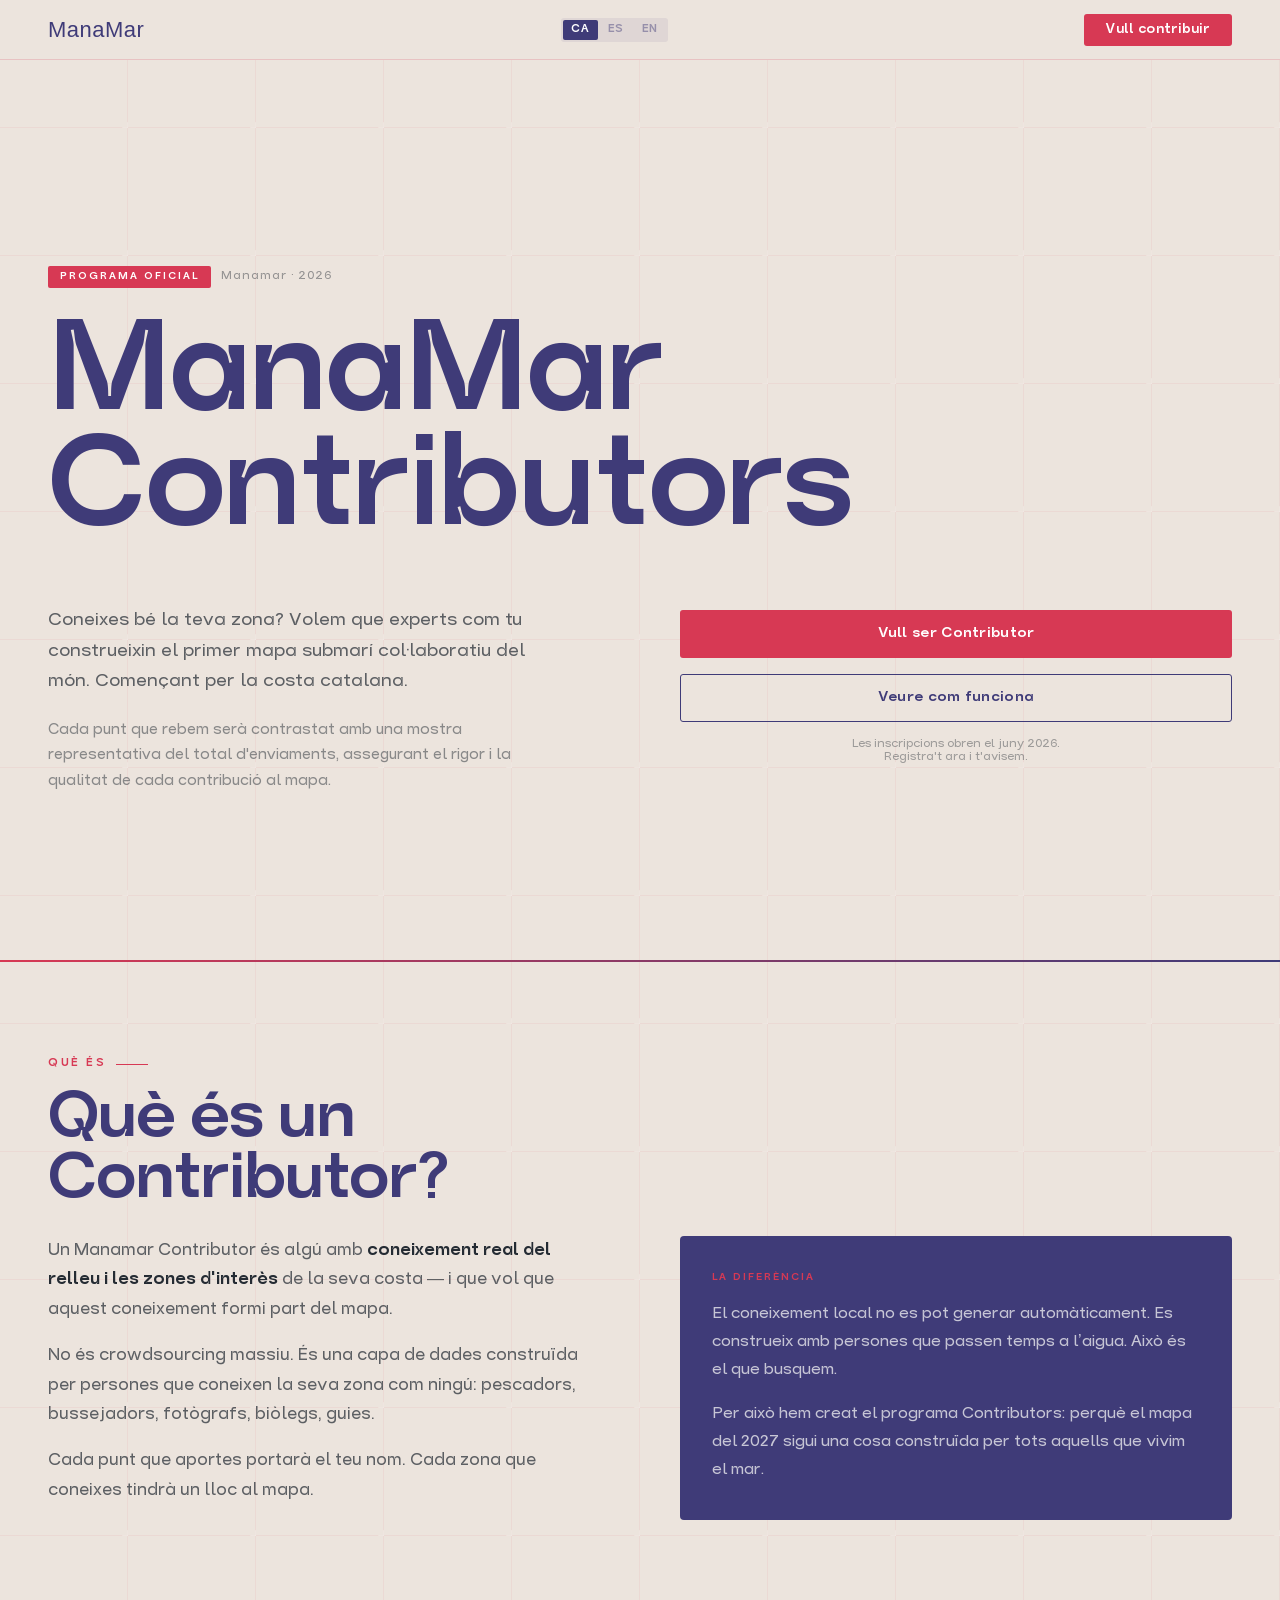
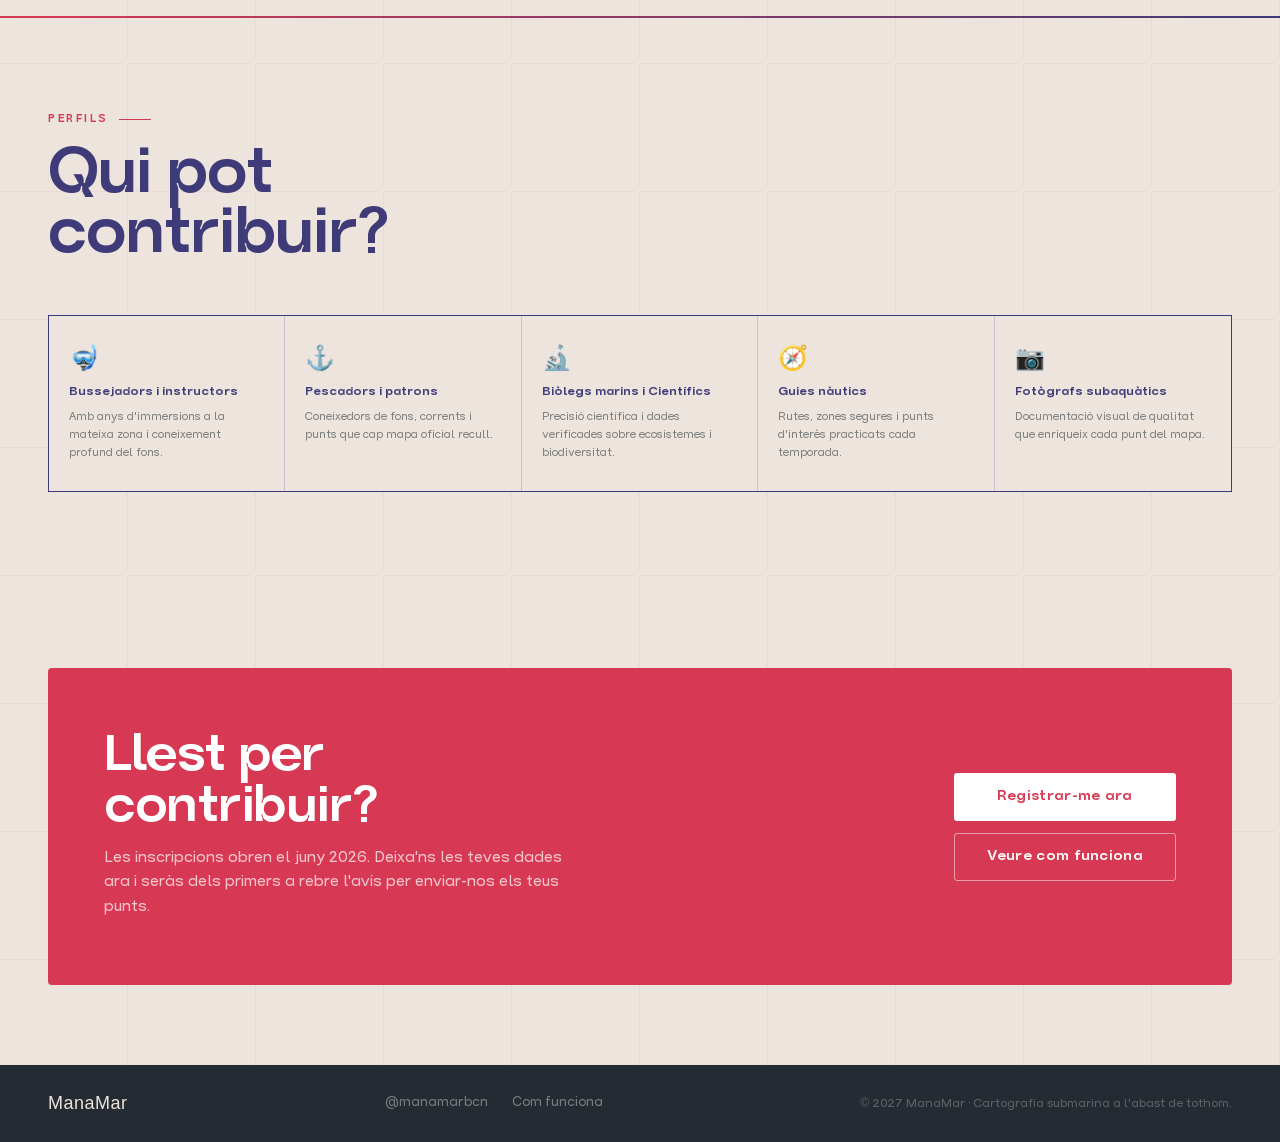
==== index.html @ fe15a126 "Fixing broken links" ====
<!DOCTYPE html>
<html lang="ca">
<head>
<meta charset="UTF-8">
<meta name="viewport" content="width=device-width, initial-scale=1.0">
<title>Manamar Contributors</title>
<style>
@font-face { font-family:'Trap'; font-weight:500; src:url('assets/fonts/Trap-Medium.ttf') format('truetype'); }
@font-face { font-family:'Trap'; font-weight:700; src:url('assets/fonts/Trap-Bold.ttf') format('truetype'); }
@font-face { font-family:'Nougatine'; font-weight:400; src:url('assets/fonts/Nougatine_Regular_400.ttf') format('truetype'); }
:root {
  --cream:#ECE4DD; --red:#D73954; --red-dark:#b02d44;
  --indigo:#3F3B78; --purple:#845889; --yellow:#D09F47;
  --dark:#242B33; --white:#F5F5F5;
}
*,*::before,*::after{box-sizing:border-box;margin:0;padding:0;}
body{font-family:'Trap',sans-serif;font-weight:500;background:var(--cream);color:var(--dark);overflow-x:hidden;}
.grid-cream{background-color:var(--cream);position:relative;}
.grid-cream::before{content:'';position:absolute;inset:0;background-image:url('assets/img/grid-pattern.svg');background-repeat:repeat;background-size:128px 128px;opacity:0.25;pointer-events:none;z-index:0;}
.grid-cream>*{position:relative;z-index:1;}
nav{position:fixed;top:0;left:0;right:0;z-index:100;background:var(--cream);border-bottom:1px solid rgba(216,59,85,0.2);padding:0 48px;height:60px;display:flex;align-items:center;justify-content:space-between;}
.nav-logo{font-family:'Nougatine',sans-serif;font-size:22px;color:var(--indigo);text-decoration:none;letter-spacing:0.5px;}
.nav-right{display:flex;align-items:center;gap:12px;}
.lang-switcher{display:flex;gap:2px;align-items:center;background:rgba(63,59,120,0.08);border-radius:3px;padding:2px;}
.lang-btn{font-size:11px;font-weight:700;letter-spacing:1px;color:var(--indigo);background:none;border:none;padding:4px 8px;border-radius:2px;cursor:pointer;opacity:0.45;transition:opacity 0.2s,background 0.2s;font-family:'Trap',sans-serif;}
.lang-btn:hover{opacity:0.8;}
.lang-btn.active{background:var(--indigo);color:white;opacity:1;}
.nav-cta{background:var(--red);color:white;font-family:'Trap',sans-serif;font-size:13px;font-weight:700;padding:9px 22px;border-radius:3px;text-decoration:none;letter-spacing:0.3px;transition:background 0.2s;}
.nav-cta:hover{background:var(--red-dark);}
.hero{min-height:100vh;padding:120px 48px 80px;display:flex;flex-direction:column;justify-content:center;}
.hero-eyebrow{display:inline-flex;align-items:center;gap:10px;margin-bottom:32px;}
.hero-badge{background:var(--red);color:white;font-size:10px;font-weight:700;letter-spacing:2px;text-transform:uppercase;padding:5px 12px;border-radius:2px;}
.hero-year{font-size:12px;color:rgba(36,43,51,0.45);letter-spacing:1px;}
.hero h1{font-size:clamp(42px,10vw,128px);line-height:0.9;letter-spacing:-2px;color:var(--indigo);margin-bottom:0;max-width:900px;}
.hero-layout{display:grid;grid-template-columns:1fr 1fr;gap:80px;margin-top:56px;align-items:start;}
.hero-desc{font-size:18px;line-height:1.7;color:rgba(36,43,51,0.72);max-width:480px;}
.hero-desc strong{color:var(--indigo);font-weight:700;}
.hero-desc-sub{font-size:15px;line-height:1.7;color:rgba(36,43,51,0.5);max-width:480px;margin-top:20px;}
.hero-actions{display:flex;flex-direction:column;gap:16px;padding-top:4px;}
.btn-primary{display:inline-block;background:var(--red);color:white;font-family:'Trap',sans-serif;font-size:14px;font-weight:700;padding:16px 32px;border-radius:3px;text-decoration:none;letter-spacing:0.3px;text-align:center;transition:background 0.2s,transform 0.15s;}
.btn-primary:hover{background:var(--red-dark);transform:translateY(-1px);}
.btn-outline{display:inline-block;border:1.5px solid var(--indigo);color:var(--indigo);font-family:'Trap',sans-serif;font-size:14px;font-weight:700;padding:15px 32px;border-radius:3px;text-decoration:none;letter-spacing:0.3px;text-align:center;transition:background 0.2s,color 0.2s;}
.btn-outline:hover{background:var(--indigo);color:white;}
.btn-note{font-size:12px;color:rgba(36,43,51,0.4);text-align:center;}
.divider{height:2px;background:linear-gradient(90deg,var(--red),var(--indigo));}
.section-tag{font-size:11px;font-weight:700;letter-spacing:2.5px;text-transform:uppercase;color:var(--red);margin-bottom:20px;display:flex;align-items:center;gap:10px;}
.section-tag::after{content:'';width:32px;height:1px;background:var(--red);}
h2{font-size:clamp(40px,5vw,64px);line-height:0.95;letter-spacing:-1px;color:var(--indigo);margin-bottom:24px;}
.what-section{padding:96px 48px;}
.what-grid{display:grid;grid-template-columns:1fr 1fr;gap:80px;margin-top:16px;align-items:start;}
.what-intro{font-size:17px;line-height:1.75;color:rgba(36,43,51,0.72);}
.what-intro p+p{margin-top:16px;}
.what-intro strong{color:var(--dark);font-weight:700;}
.definition-box{background:var(--indigo);border-radius:4px;padding:36px 32px;}
.definition-box p{font-size:16px;line-height:1.75;color:rgba(245,245,245,0.75);}
.definition-box p+p{margin-top:16px;}
.definition-box strong{color:white;font-weight:700;}
.definition-label{font-size:10px;letter-spacing:2px;text-transform:uppercase;color:var(--red);font-weight:700;margin-bottom:16px;}
.profiles-section{padding:96px 48px;}
.profiles-grid{display:grid;grid-template-columns:repeat(5,1fr);margin-top:48px;border:1.5px solid var(--indigo);}
.profile-card{padding:28px 20px;border-right:1px solid rgba(63,59,120,0.2);cursor:default;transition:background 0.25s;background:var(--cream);}
.profile-card:last-child{border-right:none;}
.profile-card:hover{background:var(--red);}
.profile-card:hover .profile-icon,.profile-card:hover .profile-title,.profile-card:hover .profile-desc{color:white;}
.profile-card:hover .profile-desc{color:rgba(255,255,255,0.7);}
.profile-icon{font-size:24px;margin-bottom:12px;color:var(--indigo);transition:color 0.25s;}
.profile-title{font-size:12px;font-weight:700;color:var(--indigo);margin-bottom:8px;transition:color 0.25s;line-height:1.3;}
.profile-desc{font-size:11px;line-height:1.65;color:rgba(36,43,51,0.55);transition:color 0.25s;}
.cta-band{padding:80px 48px;}
.cta-band-inner{background:var(--red);border-radius:4px;padding:64px 56px;display:grid;grid-template-columns:1fr auto;gap:48px;align-items:center;}
.cta-band h3{font-size:clamp(32px,4vw,52px);line-height:1;color:white;letter-spacing:-0.5px;}
.cta-band p{font-size:15px;line-height:1.65;color:rgba(255,255,255,0.72);margin-top:12px;max-width:480px;}
.cta-band-actions{display:flex;flex-direction:column;gap:12px;min-width:220px;}
.btn-white{display:inline-block;background:white;color:var(--red);font-family:'Trap',sans-serif;font-size:14px;font-weight:700;padding:16px 32px;border-radius:3px;text-decoration:none;text-align:center;letter-spacing:0.3px;transition:transform 0.15s,box-shadow 0.15s;}
.btn-white:hover{transform:translateY(-1px);box-shadow:0 4px 16px rgba(0,0,0,0.15);}
.btn-white-outline{display:inline-block;border:1.5px solid rgba(255,255,255,0.5);color:white;font-family:'Trap',sans-serif;font-size:14px;font-weight:700;padding:15px 32px;border-radius:3px;text-decoration:none;text-align:center;letter-spacing:0.3px;transition:border-color 0.2s,background 0.2s;}
.btn-white-outline:hover{border-color:white;background:rgba(255,255,255,0.1);}
footer{background:var(--dark);padding:28px 48px;display:flex;justify-content:space-between;align-items:center;flex-wrap:wrap;gap:16px;}
.footer-logo{font-family:'Nougatine',sans-serif;font-size:18px;color:var(--cream);letter-spacing:0.5px;}
.footer-links{display:flex;gap:24px;}
.footer-links a{font-size:13px;color:rgba(236,228,221,0.45);text-decoration:none;transition:color 0.2s;}
.footer-links a:hover{color:var(--cream);}
.footer-copy{font-size:12px;color:rgba(236,228,221,0.3);}
.fade-up{opacity:0;transform:translateY(20px);transition:opacity 0.5s ease,transform 0.5s ease;}
.fade-up.visible{opacity:1;transform:translateY(0);}
@media(max-width:900px){nav{padding:0 20px;}.hero{padding:100px 20px 60px;}.hero-layout{grid-template-columns:1fr;gap:40px;}.what-section,.profiles-section,.cta-band{padding-left:20px;padding-right:20px;}.what-grid{grid-template-columns:1fr;gap:40px;}.profiles-grid{grid-template-columns:1fr 1fr;}.profile-card{border-bottom:1px solid rgba(63,59,120,0.2);}.cta-band-inner{grid-template-columns:1fr;}footer{padding:24px 20px;}}
@media(max-width:600px){.profiles-grid{grid-template-columns:1fr;}.nav-links{display:none;}}
</style>
</head>
<body class="grid-cream">

<nav>
  <a class="nav-logo" href="index.html">ManaMar</a>
  <div class="lang-switcher">
    <button class="lang-btn" onclick="setLang('ca')">CA</button>
    <button class="lang-btn" onclick="setLang('es')">ES</button>
    <button class="lang-btn" onclick="setLang('en')">EN</button>
  </div>
  <div class="nav-right">
    <a href="https://forms.gle/eNXkwGBBJvVmhNHh9" target="_blank" class="nav-cta" data-i18n="nav_cta">Vull contribuir</a>
  </div>
</nav>

<section class="hero">
  <div class="hero-eyebrow">
    <span class="hero-badge" data-i18n="hero_badge">Programa Oficial</span>
    <span class="hero-year" data-i18n="hero_year">Manamar · 2026</span>
  </div>
  <h1>ManaMar<br>Contributors</h1>
  <div class="hero-layout">
    <div>
      <p class="hero-desc" data-i18n="hero_desc_1">Coneixes bé la teva zona? Volem que experts com tu construeixin el primer mapa submarí col·laboratiu del món. Començant per la costa catalana.</p>
      <p class="hero-desc-sub" data-i18n="hero_desc_2">Cada punt que rebem serà contrastat amb una mostra representativa del total d'enviaments, assegurant el rigor i la qualitat de cada contribució al mapa.</p>
    </div>
    <div class="hero-actions">
      <a href="https://forms.gle/eNXkwGBBJvVmhNHh9" target="_blank" class="btn-primary" data-i18n="hero_cta">Vull ser Contributor</a>
      <a href="how-to/" class="btn-outline" data-i18n="hero_how">Veure com funciona</a>
      <p class="btn-note" data-i18n="hero_note">Les inscripcions obren el juny 2026.<br>Registra't ara i t'avisem.</p>
    </div>
  </div>
</section>

<div class="divider"></div>

<section class="what-section">
  <div class="section-tag fade-up" data-i18n="what_tag">Què és</div>
  <h2 class="fade-up" data-i18n="what_h2">Què és un<br>Contributor?</h2>
  <div class="what-grid">
    <div class="what-intro fade-up">
      <p data-i18n="what_p1">Un Manamar Contributor és algú amb <strong>coneixement real del relleu i les zones d'interès</strong> de la seva costa — i que vol que aquest coneixement formi part del mapa.</p>
      <p data-i18n="what_p2">No és crowdsourcing massiu. És una capa de dades construïda per persones que coneixen la seva zona com ningú: pescadors, bussejadors, fotògrafs, biòlegs, guies.</p>
      <p data-i18n="what_p3">Cada punt que aportes portarà el teu nom. Cada zona que coneixes tindrà un lloc al mapa.</p>
    </div>
    <div class="definition-box fade-up">
      <div class="definition-label" data-i18n="what_diff_label">La diferència</div>
      <p data-i18n="what_diff_1">El coneixement local no es pot generar automàticament. Es construeix amb persones que passen temps a l'aigua. Això és el que busquem.</p>
      <p data-i18n="what_diff_2">Per això existeix el programa Contributors. Perquè el mapa del 2027 sigui <strong>fiable des del primer dia</strong>.</p>
    </div>
  </div>
</section>

<div class="divider"></div>

<section class="profiles-section">
  <div class="section-tag fade-up" data-i18n="profiles_tag">Perfils</div>
  <h2 class="fade-up" data-i18n="profiles_h2">Qui pot<br>contribuir?</h2>
  <div class="profiles-grid fade-up">
    <div class="profile-card">
      <div class="profile-icon">🤿</div>
      <div class="profile-title" data-i18n="profile_1_title">Bussejadors i instructors</div>
      <div class="profile-desc" data-i18n="profile_1_desc">Amb anys d'immersions a la mateixa zona i coneixement profund del fons.</div>
    </div>
    <div class="profile-card">
      <div class="profile-icon">⚓</div>
      <div class="profile-title" data-i18n="profile_2_title">Pescadors i patrons</div>
      <div class="profile-desc" data-i18n="profile_2_desc">Coneixedors de fons, corrents i punts que cap mapa oficial recull.</div>
    </div>
    <div class="profile-card">
      <div class="profile-icon">🔬</div>
      <div class="profile-title" data-i18n="profile_3_title">Biòlegs marins i Científics</div>
      <div class="profile-desc" data-i18n="profile_3_desc">Precisió científica i dades verificades sobre ecosistemes i biodiversitat.</div>
    </div>
    <div class="profile-card">
      <div class="profile-icon">🧭</div>
      <div class="profile-title" data-i18n="profile_4_title">Guies nàutics</div>
      <div class="profile-desc" data-i18n="profile_4_desc">Rutes, zones segures i punts d'interès practicats cada temporada.</div>
    </div>
    <div class="profile-card">
      <div class="profile-icon">📷</div>
      <div class="profile-title" data-i18n="profile_5_title">Fotògrafs subaquàtics</div>
      <div class="profile-desc" data-i18n="profile_5_desc">Documentació visual de qualitat que enriqueix cada punt del mapa.</div>
    </div>
  </div>
</section>

<section class="cta-band">
  <div class="cta-band-inner fade-up">
    <div>
      <h3 data-i18n="cta_h3">Llest per<br>contribuir?</h3>
      <p data-i18n="cta_desc">Les inscripcions obren el juny 2026. Deixa'ns les teves dades ara i seràs dels primers a rebre l'avís per enviar-nos els teus punts.</p>
    </div>
    <div class="cta-band-actions">
      <a href="https://forms.gle/eNXkwGBBJvVmhNHh9" target="_blank" class="btn-white" data-i18n="cta_register">Registrar-me ara</a>
      <a href="how-to/" class="btn-white-outline" data-i18n="cta_how">Veure com funciona</a>
    </div>
  </div>
</section>

<footer>
  <div class="footer-logo">ManaMar</div>
  <div class="footer-links">
    <a href="https://instagram.com/manamarbcn" target="_blank">@manamarbcn</a>
    <a href="how-to/" data-i18n="nav_how">Com funciona</a>
  </div>
  <div class="footer-copy"><span data-i18n="footer_copy">© 2026 ManaMar · Cartografia submarina a l'abast de tothom.</span></div>
</footer>

<script>
let currentLang = localStorage.getItem('manamar_lang') || 'ca';

async function loadLang(lang) {
  try {
    const res = await fetch(`assets/i18n/${lang}.json`);
    if (!res.ok) throw new Error('fetch failed');
    const t = await res.json();
    document.querySelectorAll('[data-i18n]').forEach(el => {
      const key = el.getAttribute('data-i18n');
      if (t[key] !== undefined) el.innerHTML = t[key];
    });
  } catch(e) { console.warn('Could not load lang:', lang, e); }
}

function setLang(lang) {
  currentLang = lang;
  localStorage.setItem('manamar_lang', lang);
  document.documentElement.lang = lang;
  document.querySelectorAll('.lang-btn').forEach(btn => {
    btn.classList.toggle('active', btn.textContent.toLowerCase() === lang);
  });
  loadLang(lang);
}

document.addEventListener('DOMContentLoaded', () => {
  setLang(currentLang);

  const obs = new IntersectionObserver((entries) => {
    entries.forEach(e => { if (e.isIntersecting) e.target.classList.add('visible'); });
  }, { threshold: 0.1 });
  document.querySelectorAll('.fade-up').forEach(el => obs.observe(el));
});
</script>
</body>
</html>
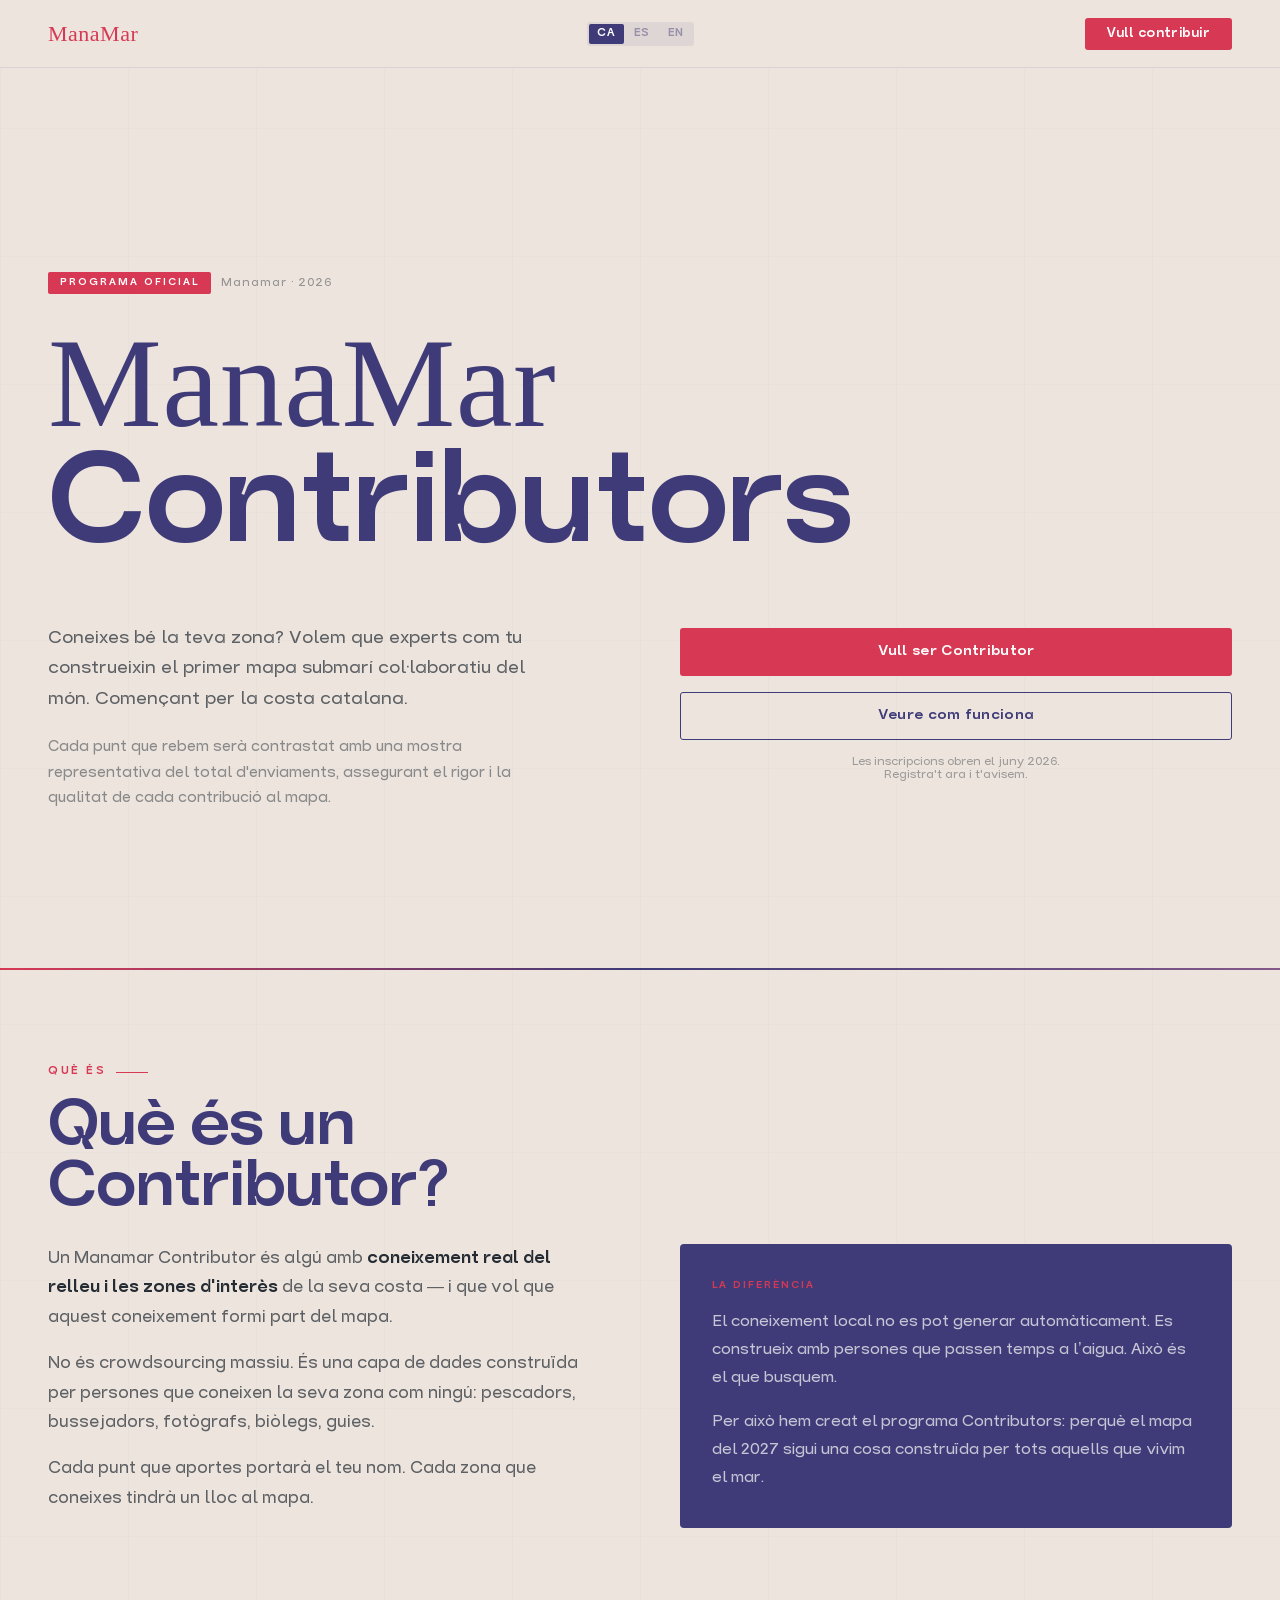
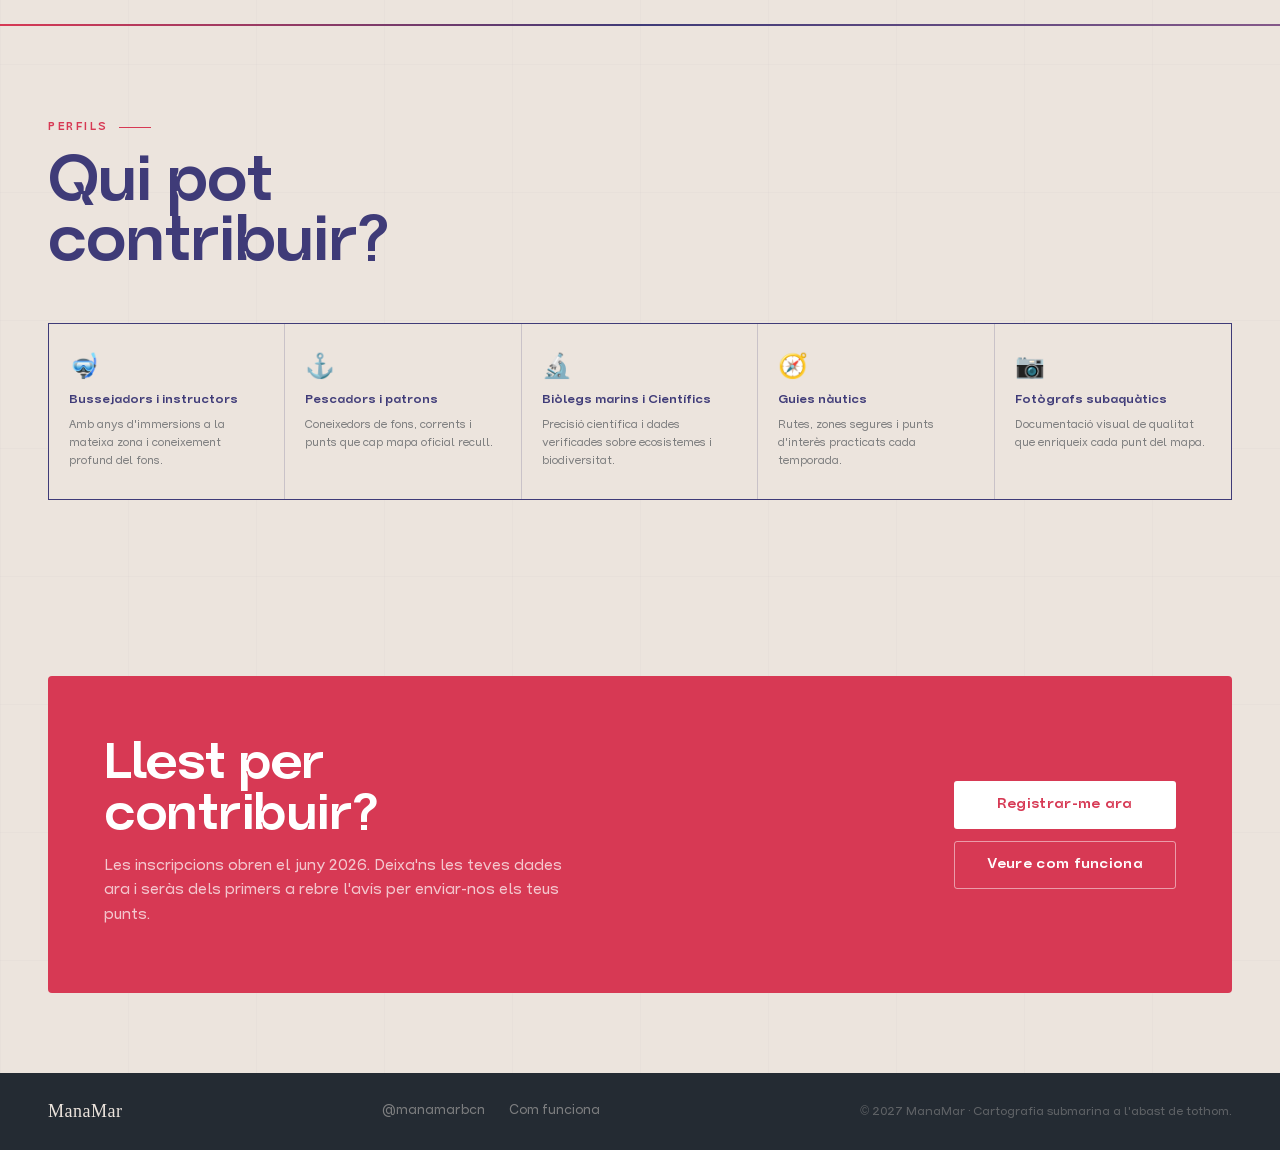
==== commit 340b2881: "Attempting phone compatible format" ====
--- a/index.html
+++ b/index.html
@@ -4,30 +4,37 @@
 <meta charset="UTF-8">
 <meta name="viewport" content="width=device-width, initial-scale=1.0">
 <title>Manamar Contributors</title>
+<link rel="stylesheet" href="assets/css/fonts.css">
 <style>
-@font-face { font-family:'Trap'; font-weight:500; src:url('assets/fonts/Trap-Medium.ttf') format('truetype'); }
-@font-face { font-family:'Trap'; font-weight:700; src:url('assets/fonts/Trap-Bold.ttf') format('truetype'); }
-@font-face { font-family:'Nougatine'; font-weight:400; src:url('assets/fonts/Nougatine_Regular_400.ttf') format('truetype'); }
-:root {
-  --cream:#ECE4DD; --red:#D73954; --red-dark:#b02d44;
-  --indigo:#3F3B78; --purple:#845889; --yellow:#D09F47;
-  --dark:#242B33; --white:#F5F5F5;
-}
+:root{--cream:#ECE4DD;--red:#D73954;--red-dark:#b02d44;--indigo:#3F3B78;--purple:#845889;--yellow:#D09F47;--green:#88AD4D;--dark:#242B33;--white:#F5F5F5;}
 *,*::before,*::after{box-sizing:border-box;margin:0;padding:0;}
 body{font-family:'Trap',sans-serif;font-weight:500;background:var(--cream);color:var(--dark);overflow-x:hidden;}
+body::before{content:'';position:fixed;inset:0;background-image:url("data:image/svg+xml,%3Csvg viewBox='0 0 256 256' xmlns='http://www.w3.org/2000/svg'%3E%3Cfilter id='noise'%3E%3CfeTurbulence type='fractalNoise' baseFrequency='0.9' numOctaves='4' stitchTiles='stitch'/%3E%3C/filter%3E%3Crect width='100%25' height='100%25' filter='url(%23noise)'/%3E%3C/svg%3E");opacity:0.03;pointer-events:none;z-index:9999;}
+.brand{font-family:'Nougatine',serif;font-weight:400;text-transform:none;letter-spacing:0.5px;}
 .grid-cream{background-color:var(--cream);position:relative;}
 .grid-cream::before{content:'';position:absolute;inset:0;background-image:url('assets/img/grid-pattern.svg');background-repeat:repeat;background-size:128px 128px;opacity:0.25;pointer-events:none;z-index:0;}
 .grid-cream>*{position:relative;z-index:1;}
-nav{position:fixed;top:0;left:0;right:0;z-index:100;background:var(--cream);border-bottom:1px solid rgba(216,59,85,0.2);padding:0 48px;height:60px;display:flex;align-items:center;justify-content:space-between;}
-.nav-logo{font-family:'Nougatine',sans-serif;font-size:22px;color:var(--indigo);text-decoration:none;letter-spacing:0.5px;}
-.nav-right{display:flex;align-items:center;gap:12px;}
+
+nav{position:fixed;top:0;left:0;right:0;z-index:100;height:68px;display:grid;grid-template-columns:1fr auto 1fr;align-items:center;padding:0 48px;background:rgba(236,228,221,0.88);backdrop-filter:blur(16px);border-bottom:1px solid rgba(63,59,120,0.1);}
+nav.scrolled{background:rgba(236,228,221,0.97);box-shadow:0 1px 24px rgba(63,59,120,0.08);}
+.nav-logo{font-family:'Nougatine',serif;font-size:22px;color:var(--red);text-decoration:none;letter-spacing:0.5px;}
+.nav-right{display:flex;align-items:center;gap:12px;justify-content:flex-end;}
 .lang-switcher{display:flex;gap:2px;align-items:center;background:rgba(63,59,120,0.08);border-radius:3px;padding:2px;}
 .lang-btn{font-size:11px;font-weight:700;letter-spacing:1px;color:var(--indigo);background:none;border:none;padding:4px 8px;border-radius:2px;cursor:pointer;opacity:0.45;transition:opacity 0.2s,background 0.2s;font-family:'Trap',sans-serif;}
 .lang-btn:hover{opacity:0.8;}
 .lang-btn.active{background:var(--indigo);color:white;opacity:1;}
 .nav-cta{background:var(--red);color:white;font-family:'Trap',sans-serif;font-size:13px;font-weight:700;padding:9px 22px;border-radius:3px;text-decoration:none;letter-spacing:0.3px;transition:background 0.2s;}
 .nav-cta:hover{background:var(--red-dark);}
-.hero{min-height:100vh;padding:120px 48px 80px;display:flex;flex-direction:column;justify-content:center;}
+.nav-hamburger{display:none;flex-direction:column;justify-content:center;align-items:center;gap:5px;width:40px;height:40px;background:none;border:none;cursor:pointer;padding:4px;}
+.nav-hamburger span{display:block;width:22px;height:2px;background:var(--indigo);border-radius:1px;transition:transform 0.25s,opacity 0.25s;}
+.nav-hamburger.open span:nth-child(1){transform:rotate(45deg) translate(5px,5px);}
+.nav-hamburger.open span:nth-child(2){opacity:0;}
+.nav-hamburger.open span:nth-child(3){transform:rotate(-45deg) translate(5px,-5px);}
+.nav-mobile-menu{display:none;position:fixed;top:68px;left:0;right:0;z-index:99;flex-direction:column;background:rgba(236,228,221,0.97);backdrop-filter:blur(16px);border-bottom:1px solid rgba(63,59,120,0.1);max-height:0;overflow:hidden;transition:max-height 0.3s ease;}
+.nav-mobile-menu.open{max-height:280px;}
+.nav-mobile-menu a{font-size:15px;font-weight:700;color:var(--indigo);text-decoration:none;padding:14px 20px;border-bottom:1px solid rgba(63,59,120,0.06);}
+
+.hero{min-height:100vh;padding:128px 48px 80px;display:flex;flex-direction:column;justify-content:center;}
 .hero-eyebrow{display:inline-flex;align-items:center;gap:10px;margin-bottom:32px;}
 .hero-badge{background:var(--red);color:white;font-size:10px;font-weight:700;letter-spacing:2px;text-transform:uppercase;padding:5px 12px;border-radius:2px;}
 .hero-year{font-size:12px;color:rgba(36,43,51,0.45);letter-spacing:1px;}
@@ -37,15 +44,19 @@
 .hero-desc strong{color:var(--indigo);font-weight:700;}
 .hero-desc-sub{font-size:15px;line-height:1.7;color:rgba(36,43,51,0.5);max-width:480px;margin-top:20px;}
 .hero-actions{display:flex;flex-direction:column;gap:16px;padding-top:4px;}
+
 .btn-primary{display:inline-block;background:var(--red);color:white;font-family:'Trap',sans-serif;font-size:14px;font-weight:700;padding:16px 32px;border-radius:3px;text-decoration:none;letter-spacing:0.3px;text-align:center;transition:background 0.2s,transform 0.15s;}
 .btn-primary:hover{background:var(--red-dark);transform:translateY(-1px);}
 .btn-outline{display:inline-block;border:1.5px solid var(--indigo);color:var(--indigo);font-family:'Trap',sans-serif;font-size:14px;font-weight:700;padding:15px 32px;border-radius:3px;text-decoration:none;letter-spacing:0.3px;text-align:center;transition:background 0.2s,color 0.2s;}
 .btn-outline:hover{background:var(--indigo);color:white;}
 .btn-note{font-size:12px;color:rgba(36,43,51,0.4);text-align:center;}
-.divider{height:2px;background:linear-gradient(90deg,var(--red),var(--indigo));}
+
+.divider{height:2px;background:linear-gradient(90deg,var(--red),var(--indigo),var(--purple));}
+
 .section-tag{font-size:11px;font-weight:700;letter-spacing:2.5px;text-transform:uppercase;color:var(--red);margin-bottom:20px;display:flex;align-items:center;gap:10px;}
 .section-tag::after{content:'';width:32px;height:1px;background:var(--red);}
 h2{font-size:clamp(40px,5vw,64px);line-height:0.95;letter-spacing:-1px;color:var(--indigo);margin-bottom:24px;}
+
 .what-section{padding:96px 48px;}
 .what-grid{display:grid;grid-template-columns:1fr 1fr;gap:80px;margin-top:16px;align-items:start;}
 .what-intro{font-size:17px;line-height:1.75;color:rgba(36,43,51,0.72);}
@@ -56,6 +67,7 @@
 .definition-box p+p{margin-top:16px;}
 .definition-box strong{color:white;font-weight:700;}
 .definition-label{font-size:10px;letter-spacing:2px;text-transform:uppercase;color:var(--red);font-weight:700;margin-bottom:16px;}
+
 .profiles-section{padding:96px 48px;}
 .profiles-grid{display:grid;grid-template-columns:repeat(5,1fr);margin-top:48px;border:1.5px solid var(--indigo);}
 .profile-card{padding:28px 20px;border-right:1px solid rgba(63,59,120,0.2);cursor:default;transition:background 0.25s;background:var(--cream);}
@@ -66,6 +78,7 @@
 .profile-icon{font-size:24px;margin-bottom:12px;color:var(--indigo);transition:color 0.25s;}
 .profile-title{font-size:12px;font-weight:700;color:var(--indigo);margin-bottom:8px;transition:color 0.25s;line-height:1.3;}
 .profile-desc{font-size:11px;line-height:1.65;color:rgba(36,43,51,0.55);transition:color 0.25s;}
+
 .cta-band{padding:80px 48px;}
 .cta-band-inner{background:var(--red);border-radius:4px;padding:64px 56px;display:grid;grid-template-columns:1fr auto;gap:48px;align-items:center;}
 .cta-band h3{font-size:clamp(32px,4vw,52px);line-height:1;color:white;letter-spacing:-0.5px;}
@@ -75,16 +88,39 @@
 .btn-white:hover{transform:translateY(-1px);box-shadow:0 4px 16px rgba(0,0,0,0.15);}
 .btn-white-outline{display:inline-block;border:1.5px solid rgba(255,255,255,0.5);color:white;font-family:'Trap',sans-serif;font-size:14px;font-weight:700;padding:15px 32px;border-radius:3px;text-decoration:none;text-align:center;letter-spacing:0.3px;transition:border-color 0.2s,background 0.2s;}
 .btn-white-outline:hover{border-color:white;background:rgba(255,255,255,0.1);}
+
 footer{background:var(--dark);padding:28px 48px;display:flex;justify-content:space-between;align-items:center;flex-wrap:wrap;gap:16px;}
-.footer-logo{font-family:'Nougatine',sans-serif;font-size:18px;color:var(--cream);letter-spacing:0.5px;}
+.footer-logo{font-family:'Nougatine',serif;font-size:18px;color:var(--cream);letter-spacing:0.5px;}
 .footer-links{display:flex;gap:24px;}
 .footer-links a{font-size:13px;color:rgba(236,228,221,0.45);text-decoration:none;transition:color 0.2s;}
 .footer-links a:hover{color:var(--cream);}
 .footer-copy{font-size:12px;color:rgba(236,228,221,0.3);}
-.fade-up{opacity:0;transform:translateY(20px);transition:opacity 0.5s ease,transform 0.5s ease;}
-.fade-up.visible{opacity:1;transform:translateY(0);}
-@media(max-width:900px){nav{padding:0 20px;}.hero{padding:100px 20px 60px;}.hero-layout{grid-template-columns:1fr;gap:40px;}.what-section,.profiles-section,.cta-band{padding-left:20px;padding-right:20px;}.what-grid{grid-template-columns:1fr;gap:40px;}.profiles-grid{grid-template-columns:1fr 1fr;}.profile-card{border-bottom:1px solid rgba(63,59,120,0.2);}.cta-band-inner{grid-template-columns:1fr;}footer{padding:24px 20px;}}
-@media(max-width:600px){.profiles-grid{grid-template-columns:1fr;}.nav-links{display:none;}}
+
+.reveal{opacity:0;transform:translateY(24px);transition:opacity 0.6s ease,transform 0.6s ease;}
+.reveal.visible{opacity:1;transform:translateY(0);}
+.reveal-delay-1{transition-delay:0.1s;}
+
+@media(max-width:768px){
+  nav{padding:0 20px;height:60px;}
+  .nav-mobile-menu{top:60px;}
+  .nav-logo{font-size:18px;}
+  .nav-hamburger{display:flex;}
+  .nav-cta{display:none;}
+  .lang-switcher{display:none;}
+  .nav-mobile-menu{display:flex;}
+  h1{font-size:clamp(36px,10vw,48px);}
+  h2{font-size:clamp(28px,7vw,40px);}
+  .hero{padding:96px 20px 56px;}
+  .hero-layout{grid-template-columns:1fr;gap:40px;}
+  .what-section,.profiles-section,.cta-band{padding:56px 20px;}
+  .what-grid{grid-template-columns:1fr;gap:40px;}
+  .profiles-grid{grid-template-columns:1fr 1fr;}
+  .profile-card{border-bottom:1px solid rgba(63,59,120,0.2);}
+  .cta-band-inner{grid-template-columns:1fr;padding:40px 28px;}
+  footer{flex-direction:column;align-items:center;text-align:center;padding:32px 20px;}
+  .footer-links{flex-direction:column;align-items:center;gap:14px;}
+}
+@media(max-width:500px){.profiles-grid{grid-template-columns:1fr;}}
 </style>
 </head>
 <body class="grid-cream">
@@ -98,15 +134,22 @@
   </div>
   <div class="nav-right">
     <a href="https://forms.gle/eNXkwGBBJvVmhNHh9" target="_blank" class="nav-cta" data-i18n="nav_cta">Vull contribuir</a>
+    <button class="nav-hamburger" aria-label="Menu" aria-expanded="false">
+      <span></span><span></span><span></span>
+    </button>
   </div>
 </nav>
+<div class="nav-mobile-menu" id="mobile-menu">
+  <a href="https://forms.gle/eNXkwGBBJvVmhNHh9" target="_blank" data-i18n="nav_cta">Vull contribuir</a>
+  <a href="how-to/" data-i18n="nav_how">Com funciona</a>
+</div>
 
 <section class="hero">
   <div class="hero-eyebrow">
     <span class="hero-badge" data-i18n="hero_badge">Programa Oficial</span>
     <span class="hero-year" data-i18n="hero_year">Manamar · 2026</span>
   </div>
-  <h1>ManaMar<br>Contributors</h1>
+  <h1><span class="brand">ManaMar</span><br>Contributors</h1>
   <div class="hero-layout">
     <div>
       <p class="hero-desc" data-i18n="hero_desc_1">Coneixes bé la teva zona? Volem que experts com tu construeixin el primer mapa submarí col·laboratiu del món. Començant per la costa catalana.</p>
@@ -123,15 +166,15 @@
 <div class="divider"></div>
 
 <section class="what-section">
-  <div class="section-tag fade-up" data-i18n="what_tag">Què és</div>
-  <h2 class="fade-up" data-i18n="what_h2">Què és un<br>Contributor?</h2>
+  <div class="section-tag reveal" data-i18n="what_tag">Què és</div>
+  <h2 class="reveal" data-i18n="what_h2">Què és un<br>Contributor?</h2>
   <div class="what-grid">
-    <div class="what-intro fade-up">
+    <div class="what-intro reveal">
       <p data-i18n="what_p1">Un Manamar Contributor és algú amb <strong>coneixement real del relleu i les zones d'interès</strong> de la seva costa — i que vol que aquest coneixement formi part del mapa.</p>
       <p data-i18n="what_p2">No és crowdsourcing massiu. És una capa de dades construïda per persones que coneixen la seva zona com ningú: pescadors, bussejadors, fotògrafs, biòlegs, guies.</p>
       <p data-i18n="what_p3">Cada punt que aportes portarà el teu nom. Cada zona que coneixes tindrà un lloc al mapa.</p>
     </div>
-    <div class="definition-box fade-up">
+    <div class="definition-box reveal">
       <div class="definition-label" data-i18n="what_diff_label">La diferència</div>
       <p data-i18n="what_diff_1">El coneixement local no es pot generar automàticament. Es construeix amb persones que passen temps a l'aigua. Això és el que busquem.</p>
       <p data-i18n="what_diff_2">Per això existeix el programa Contributors. Perquè el mapa del 2027 sigui <strong>fiable des del primer dia</strong>.</p>
@@ -142,9 +185,9 @@
 <div class="divider"></div>
 
 <section class="profiles-section">
-  <div class="section-tag fade-up" data-i18n="profiles_tag">Perfils</div>
-  <h2 class="fade-up" data-i18n="profiles_h2">Qui pot<br>contribuir?</h2>
-  <div class="profiles-grid fade-up">
+  <div class="section-tag reveal" data-i18n="profiles_tag">Perfils</div>
+  <h2 class="reveal" data-i18n="profiles_h2">Qui pot<br>contribuir?</h2>
+  <div class="profiles-grid reveal">
     <div class="profile-card">
       <div class="profile-icon">🤿</div>
       <div class="profile-title" data-i18n="profile_1_title">Bussejadors i instructors</div>
@@ -174,7 +217,7 @@
 </section>
 
 <section class="cta-band">
-  <div class="cta-band-inner fade-up">
+  <div class="cta-band-inner reveal">
     <div>
       <h3 data-i18n="cta_h3">Llest per<br>contribuir?</h3>
       <p data-i18n="cta_desc">Les inscripcions obren el juny 2026. Deixa'ns les teves dades ara i seràs dels primers a rebre l'avís per enviar-nos els teus punts.</p>
@@ -223,10 +266,31 @@
 document.addEventListener('DOMContentLoaded', () => {
   setLang(currentLang);
 
+  window.addEventListener('scroll', () => {
+    document.querySelector('nav').classList.toggle('scrolled', window.scrollY > 60);
+  });
+
+  const hamburger = document.querySelector('.nav-hamburger');
+  const mobileMenu = document.getElementById('mobile-menu');
+  if (hamburger && mobileMenu) {
+    hamburger.addEventListener('click', () => {
+      const isOpen = hamburger.classList.toggle('open');
+      hamburger.setAttribute('aria-expanded', isOpen);
+      mobileMenu.classList.toggle('open');
+    });
+    mobileMenu.querySelectorAll('a').forEach(a => {
+      a.addEventListener('click', () => {
+        hamburger.classList.remove('open');
+        hamburger.setAttribute('aria-expanded', 'false');
+        mobileMenu.classList.remove('open');
+      });
+    });
+  }
+
   const obs = new IntersectionObserver((entries) => {
     entries.forEach(e => { if (e.isIntersecting) e.target.classList.add('visible'); });
   }, { threshold: 0.1 });
-  document.querySelectorAll('.fade-up').forEach(el => obs.observe(el));
+  document.querySelectorAll('.reveal').forEach(el => obs.observe(el));
 });
 </script>
 </body>
--- a/assets/css/fonts.css
+++ b/assets/css/fonts.css
@@ -0,0 +1,3 @@
+﻿@font-face{font-family:'Trap';font-weight:500;src:url('[data-uri]') format('truetype');}
+@font-face{font-family:'Trap';font-weight:700;src:url('[data-uri]') format('truetype');}
+@font-face{font-family:'Nougatine';font-weight:400;src:url('[data-uri]') format('truetype');}
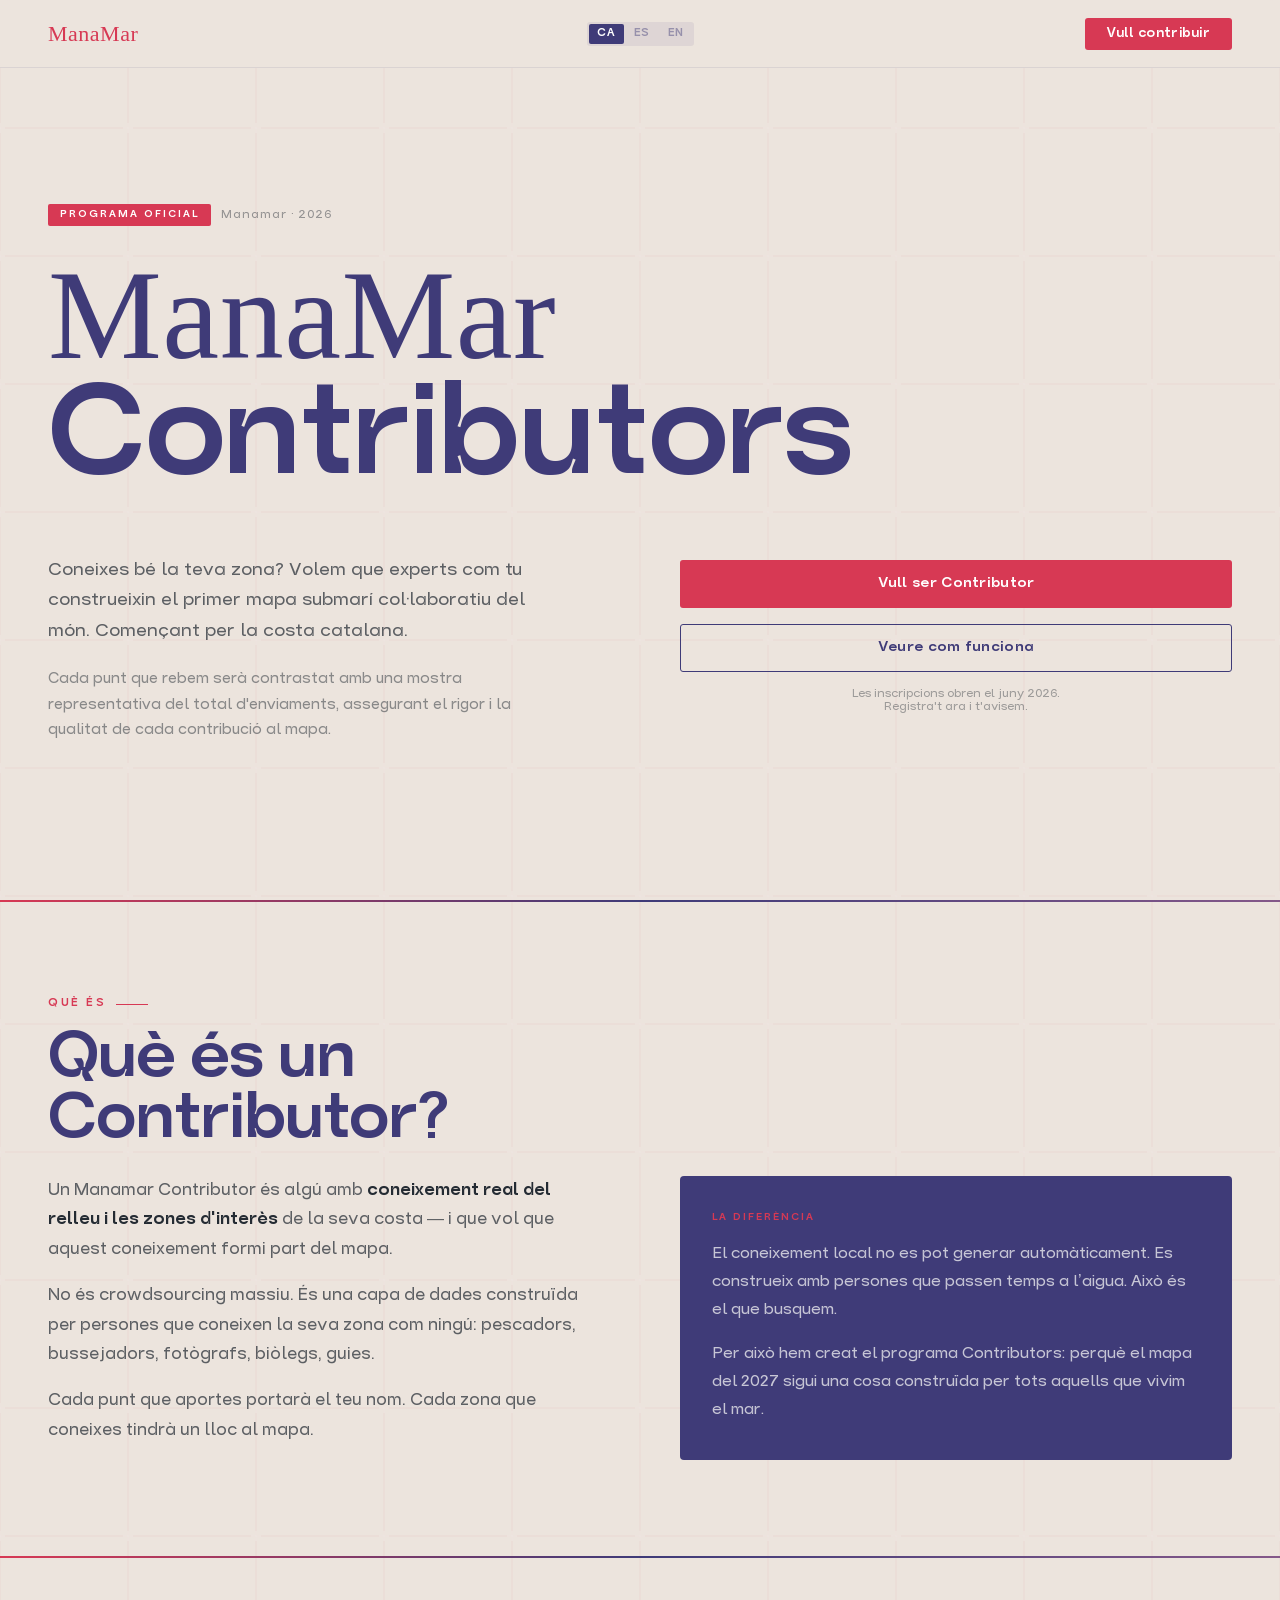
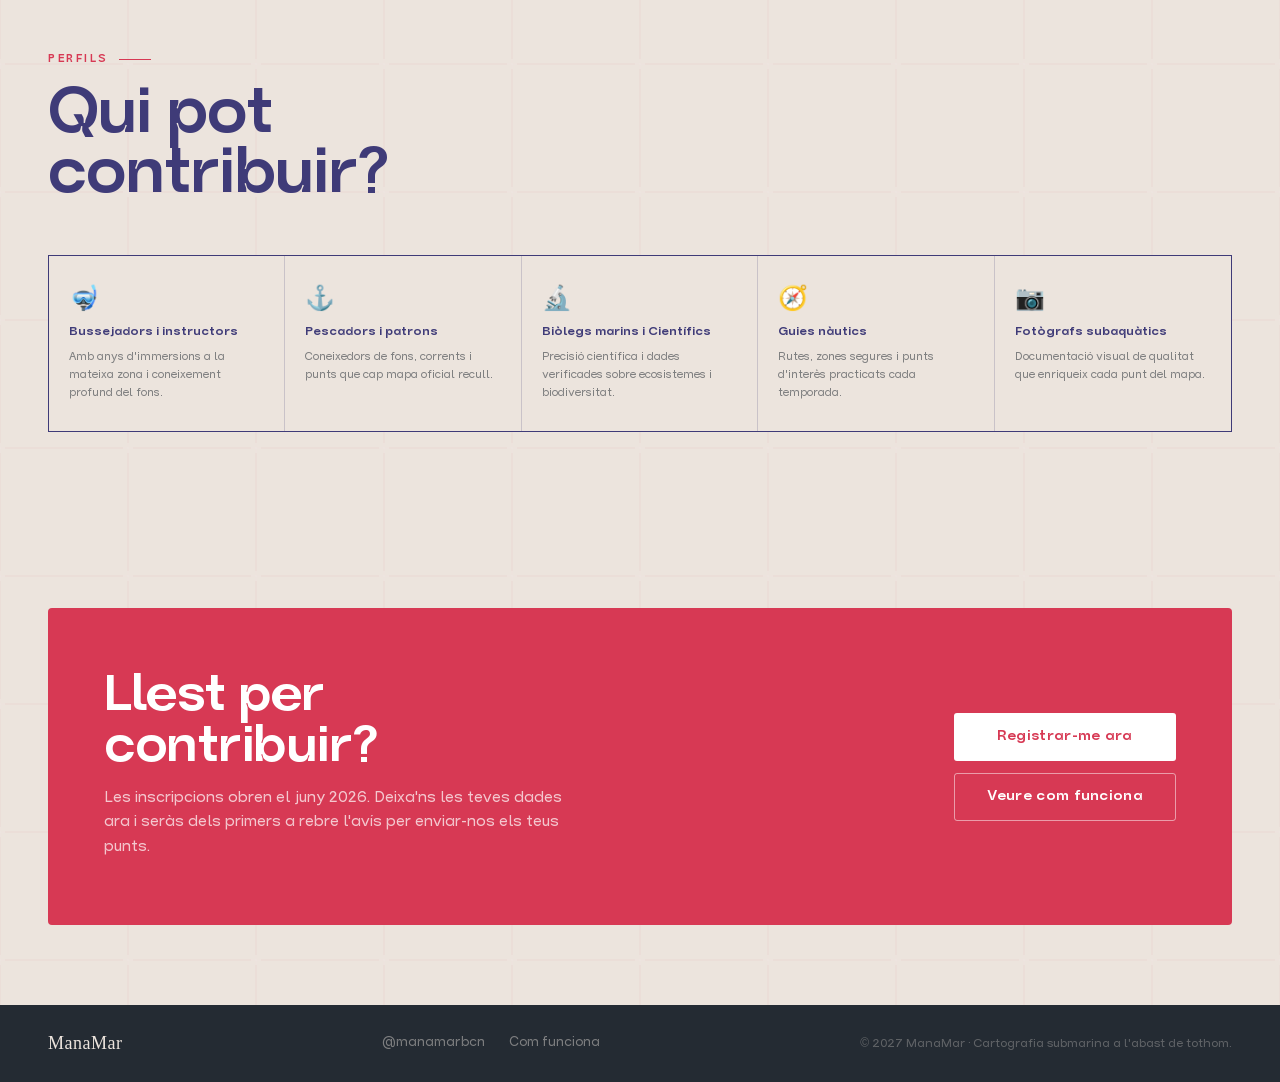
==== commit 65c5f920: "Repaired the header included language selector for phone version" ====
--- a/index.html
+++ b/index.html
@@ -13,7 +13,7 @@
 .brand{font-family:'Nougatine',serif;font-weight:400;text-transform:none;letter-spacing:0.5px;}
 .grid-cream{background-color:var(--cream);position:relative;}
 .grid-cream::before{content:'';position:absolute;inset:0;background-image:url('assets/img/grid-pattern.svg');background-repeat:repeat;background-size:128px 128px;opacity:0.25;pointer-events:none;z-index:0;}
-.grid-cream>*{position:relative;z-index:1;}
+.grid-cream>*:not(nav):not(.nav-mobile-menu){position:relative;z-index:1;}
 
 nav{position:fixed;top:0;left:0;right:0;z-index:100;height:68px;display:grid;grid-template-columns:1fr auto 1fr;align-items:center;padding:0 48px;background:rgba(236,228,221,0.88);backdrop-filter:blur(16px);border-bottom:1px solid rgba(63,59,120,0.1);}
 nav.scrolled{background:rgba(236,228,221,0.97);box-shadow:0 1px 24px rgba(63,59,120,0.08);}
@@ -106,7 +106,6 @@
   .nav-logo{font-size:18px;}
   .nav-hamburger{display:flex;}
   .nav-cta{display:none;}
-  .lang-switcher{display:none;}
   .nav-mobile-menu{display:flex;}
   h1{font-size:clamp(36px,10vw,48px);}
   h2{font-size:clamp(28px,7vw,40px);}
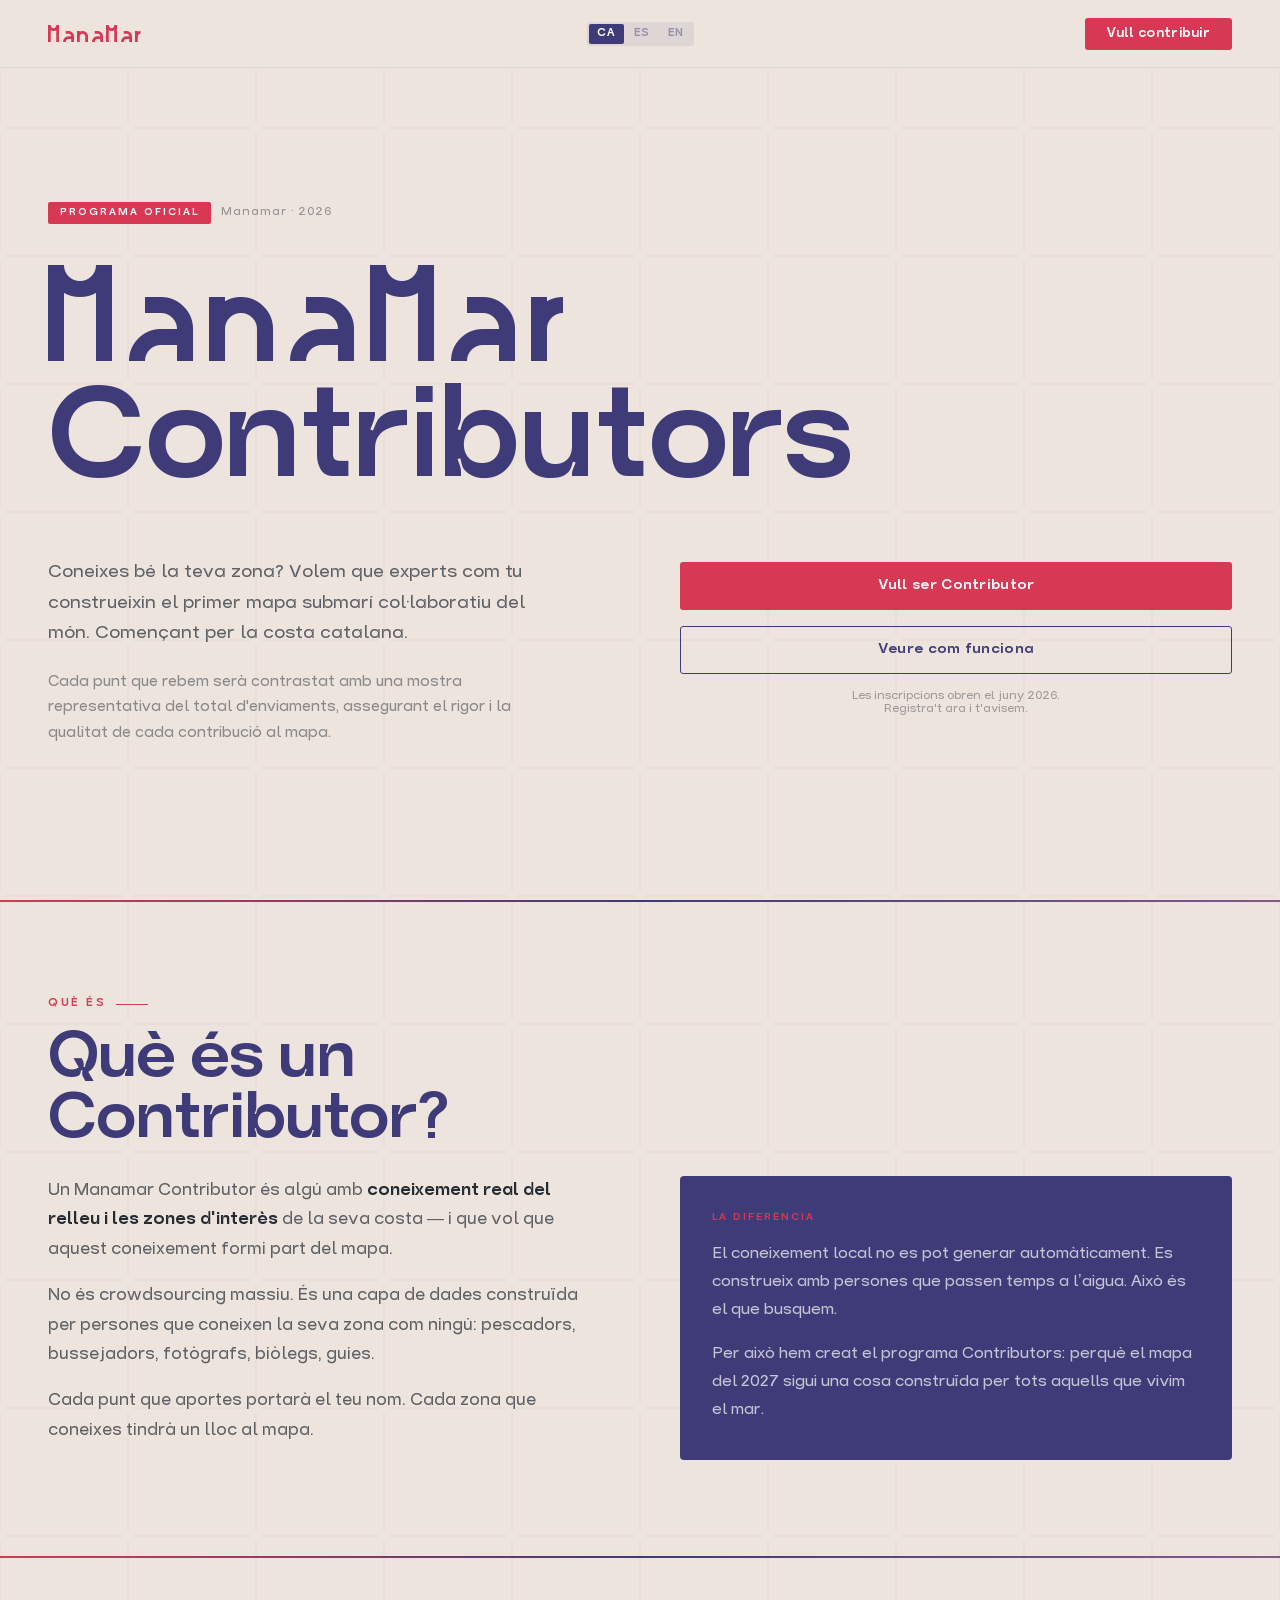
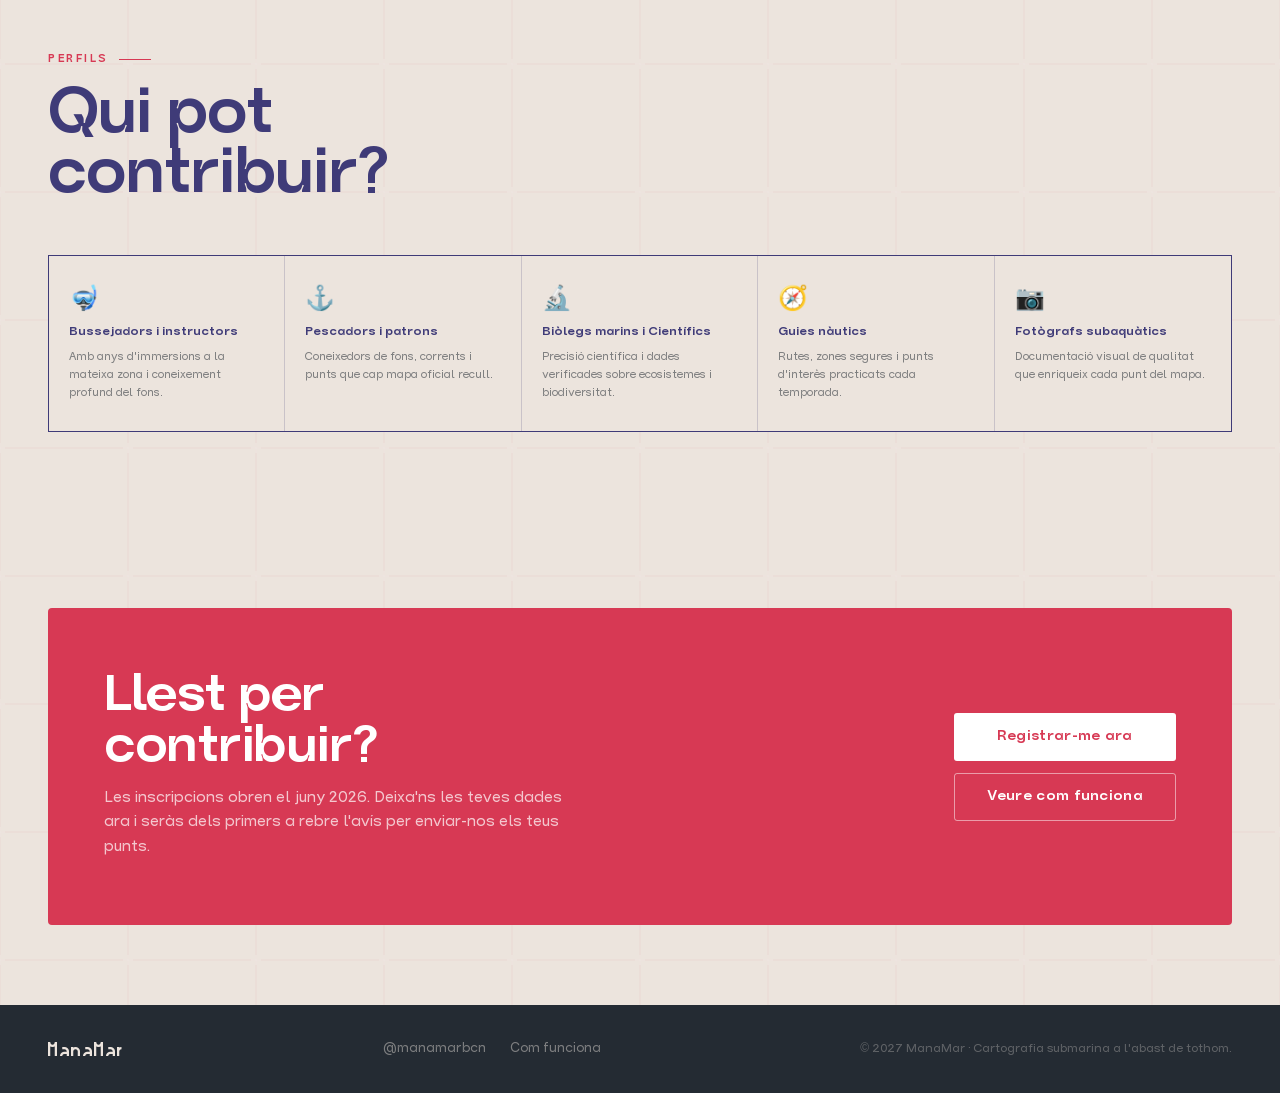
==== commit ac760ec2: "Trying again to fix Nougatine" ====
--- a/index.html
+++ b/index.html
@@ -17,7 +17,7 @@
 
 nav{position:fixed;top:0;left:0;right:0;z-index:100;height:68px;display:grid;grid-template-columns:1fr auto 1fr;align-items:center;padding:0 48px;background:rgba(236,228,221,0.88);backdrop-filter:blur(16px);border-bottom:1px solid rgba(63,59,120,0.1);}
 nav.scrolled{background:rgba(236,228,221,0.97);box-shadow:0 1px 24px rgba(63,59,120,0.08);}
-.nav-logo{font-family:'Nougatine',serif;font-size:22px;color:var(--red);text-decoration:none;letter-spacing:0.5px;}
+.nav-logo{font-family:'Nougatine',serif;font-weight:400;font-size:22px;color:var(--red);text-decoration:none;letter-spacing:0.5px;}
 .nav-right{display:flex;align-items:center;gap:12px;justify-content:flex-end;}
 .lang-switcher{display:flex;gap:2px;align-items:center;background:rgba(63,59,120,0.08);border-radius:3px;padding:2px;}
 .lang-btn{font-size:11px;font-weight:700;letter-spacing:1px;color:var(--indigo);background:none;border:none;padding:4px 8px;border-radius:2px;cursor:pointer;opacity:0.45;transition:opacity 0.2s,background 0.2s;font-family:'Trap',sans-serif;}
@@ -90,7 +90,7 @@
 .btn-white-outline:hover{border-color:white;background:rgba(255,255,255,0.1);}
 
 footer{background:var(--dark);padding:28px 48px;display:flex;justify-content:space-between;align-items:center;flex-wrap:wrap;gap:16px;}
-.footer-logo{font-family:'Nougatine',serif;font-size:18px;color:var(--cream);letter-spacing:0.5px;}
+.footer-logo{font-family:'Nougatine',serif;font-weight:400;font-size:18px;color:var(--cream);letter-spacing:0.5px;}
 .footer-links{display:flex;gap:24px;}
 .footer-links a{font-size:13px;color:rgba(236,228,221,0.45);text-decoration:none;transition:color 0.2s;}
 .footer-links a:hover{color:var(--cream);}
--- a/assets/css/fonts.css
+++ b/assets/css/fonts.css
@@ -1,3 +1,3 @@
-﻿@font-face{font-family:'Trap';font-weight:500;src:url('[data-uri]') format('truetype');}
-@font-face{font-family:'Trap';font-weight:700;src:url('[data-uri]') format('truetype');}
-@font-face{font-family:'Nougatine';font-weight:400;src:url('[data-uri]') format('truetype');}+﻿@font-face{font-family:'Trap';font-weight:500;font-display:swap;src:url('[data-uri]') format('truetype');}
+@font-face{font-family:'Trap';font-weight:700;font-display:swap;src:url('[data-uri]') format('truetype');}
+@font-face{font-family:'Nougatine';font-weight:400;font-display:swap;src:url('[data-uri]') format('truetype');}
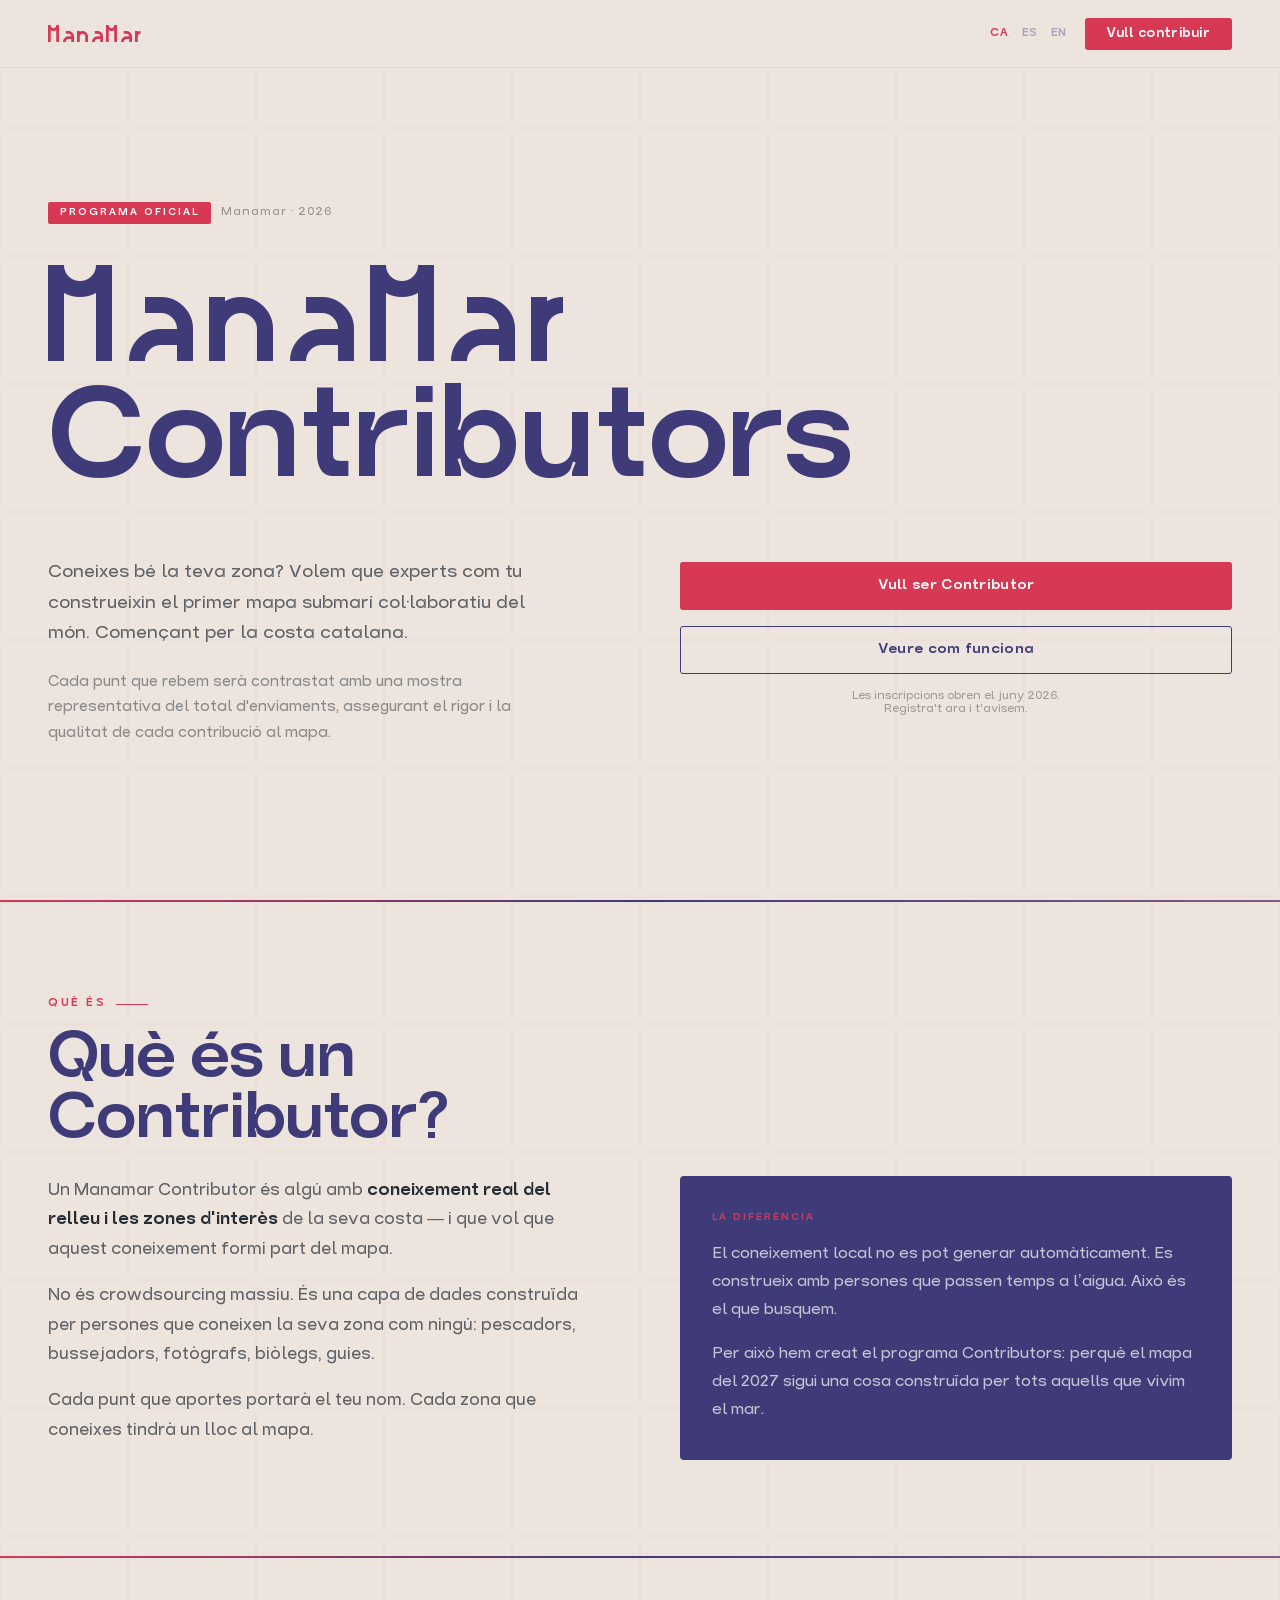
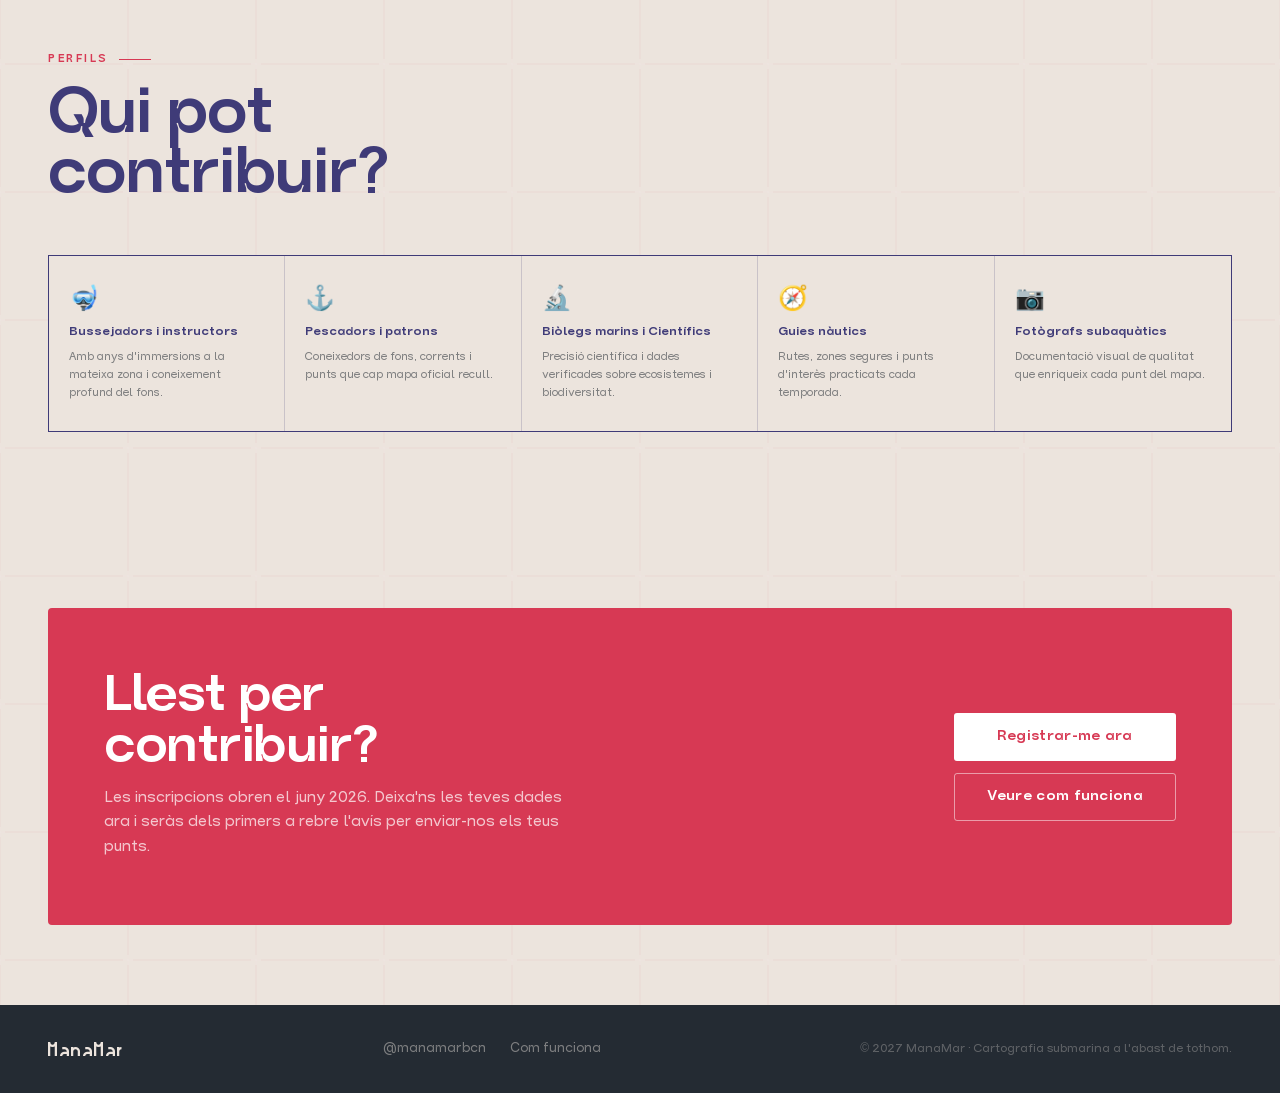
==== commit 245d2595: "adding same language selector as other sites" ====
--- a/index.html
+++ b/index.html
@@ -19,10 +19,11 @@
 nav.scrolled{background:rgba(236,228,221,0.97);box-shadow:0 1px 24px rgba(63,59,120,0.08);}
 .nav-logo{font-family:'Nougatine',serif;font-weight:400;font-size:22px;color:var(--red);text-decoration:none;letter-spacing:0.5px;}
 .nav-right{display:flex;align-items:center;gap:12px;justify-content:flex-end;}
-.lang-switcher{display:flex;gap:2px;align-items:center;background:rgba(63,59,120,0.08);border-radius:3px;padding:2px;}
-.lang-btn{font-size:11px;font-weight:700;letter-spacing:1px;color:var(--indigo);background:none;border:none;padding:4px 8px;border-radius:2px;cursor:pointer;opacity:0.45;transition:opacity 0.2s,background 0.2s;font-family:'Trap',sans-serif;}
-.lang-btn:hover{opacity:0.8;}
-.lang-btn.active{background:var(--indigo);color:white;opacity:1;}
+.lang-switcher{display:flex;align-items:center;}
+.lang-btn{font-size:11px;font-weight:700;letter-spacing:1px;color:rgba(63,59,120,0.38);background:none;border:none;padding:4px 6px;cursor:pointer;transition:color 0.2s;font-family:'Trap',sans-serif;}
+.lang-btn:hover{color:rgba(63,59,120,0.65);}
+.lang-btn.active{color:var(--red);}
+.lang-sep{font-size:10px;color:rgba(63,59,120,0.22);user-select:none;}
 .nav-cta{background:var(--red);color:white;font-family:'Trap',sans-serif;font-size:13px;font-weight:700;padding:9px 22px;border-radius:3px;text-decoration:none;letter-spacing:0.3px;transition:background 0.2s;}
 .nav-cta:hover{background:var(--red-dark);}
 .nav-hamburger{display:none;flex-direction:column;justify-content:center;align-items:center;gap:5px;width:40px;height:40px;background:none;border:none;cursor:pointer;padding:4px;}
@@ -126,12 +127,15 @@
 
 <nav>
   <a class="nav-logo" href="index.html">ManaMar</a>
-  <div class="lang-switcher">
-    <button class="lang-btn" onclick="setLang('ca')">CA</button>
-    <button class="lang-btn" onclick="setLang('es')">ES</button>
-    <button class="lang-btn" onclick="setLang('en')">EN</button>
-  </div>
+  <span></span>
   <div class="nav-right">
+    <div class="lang-switcher">
+      <button class="lang-btn" onclick="setLang('ca')">CA</button>
+      <span class="lang-sep">·</span>
+      <button class="lang-btn" onclick="setLang('es')">ES</button>
+      <span class="lang-sep">·</span>
+      <button class="lang-btn" onclick="setLang('en')">EN</button>
+    </div>
     <a href="https://forms.gle/eNXkwGBBJvVmhNHh9" target="_blank" class="nav-cta" data-i18n="nav_cta">Vull contribuir</a>
     <button class="nav-hamburger" aria-label="Menu" aria-expanded="false">
       <span></span><span></span><span></span>
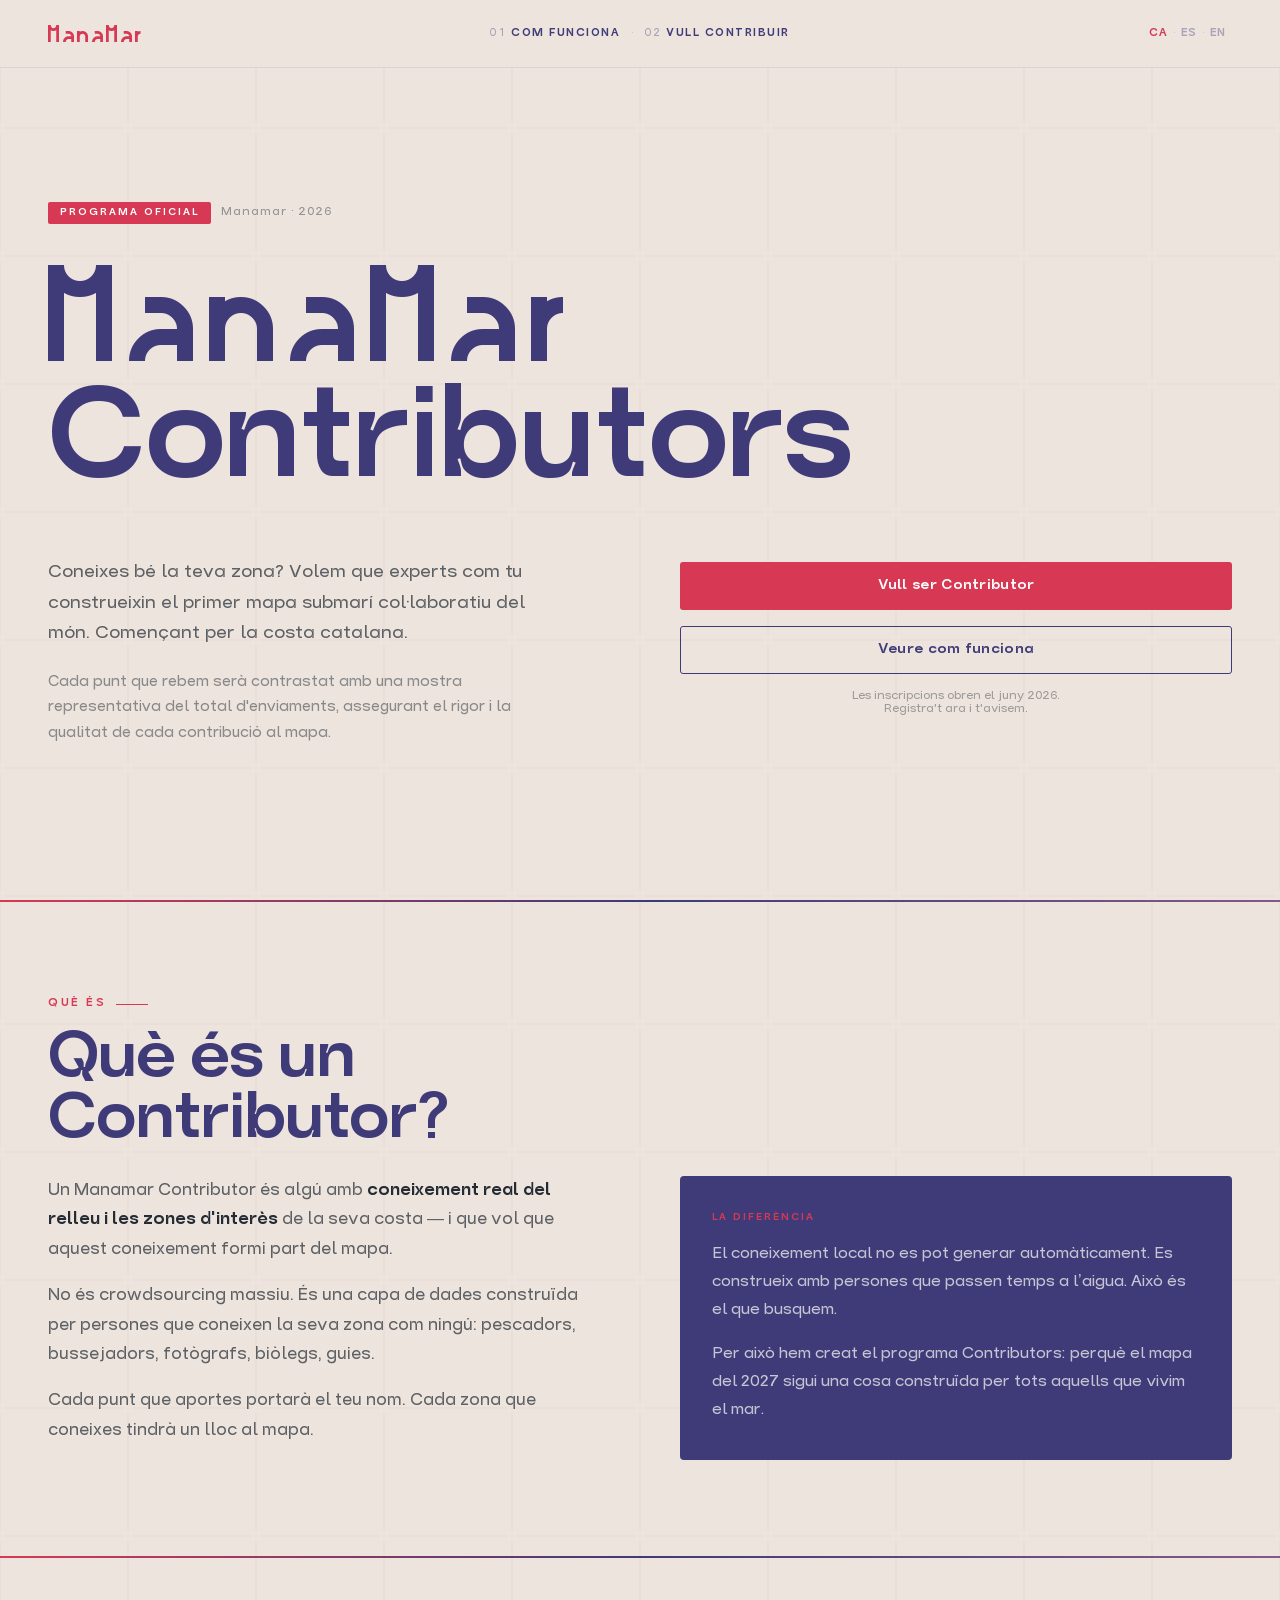
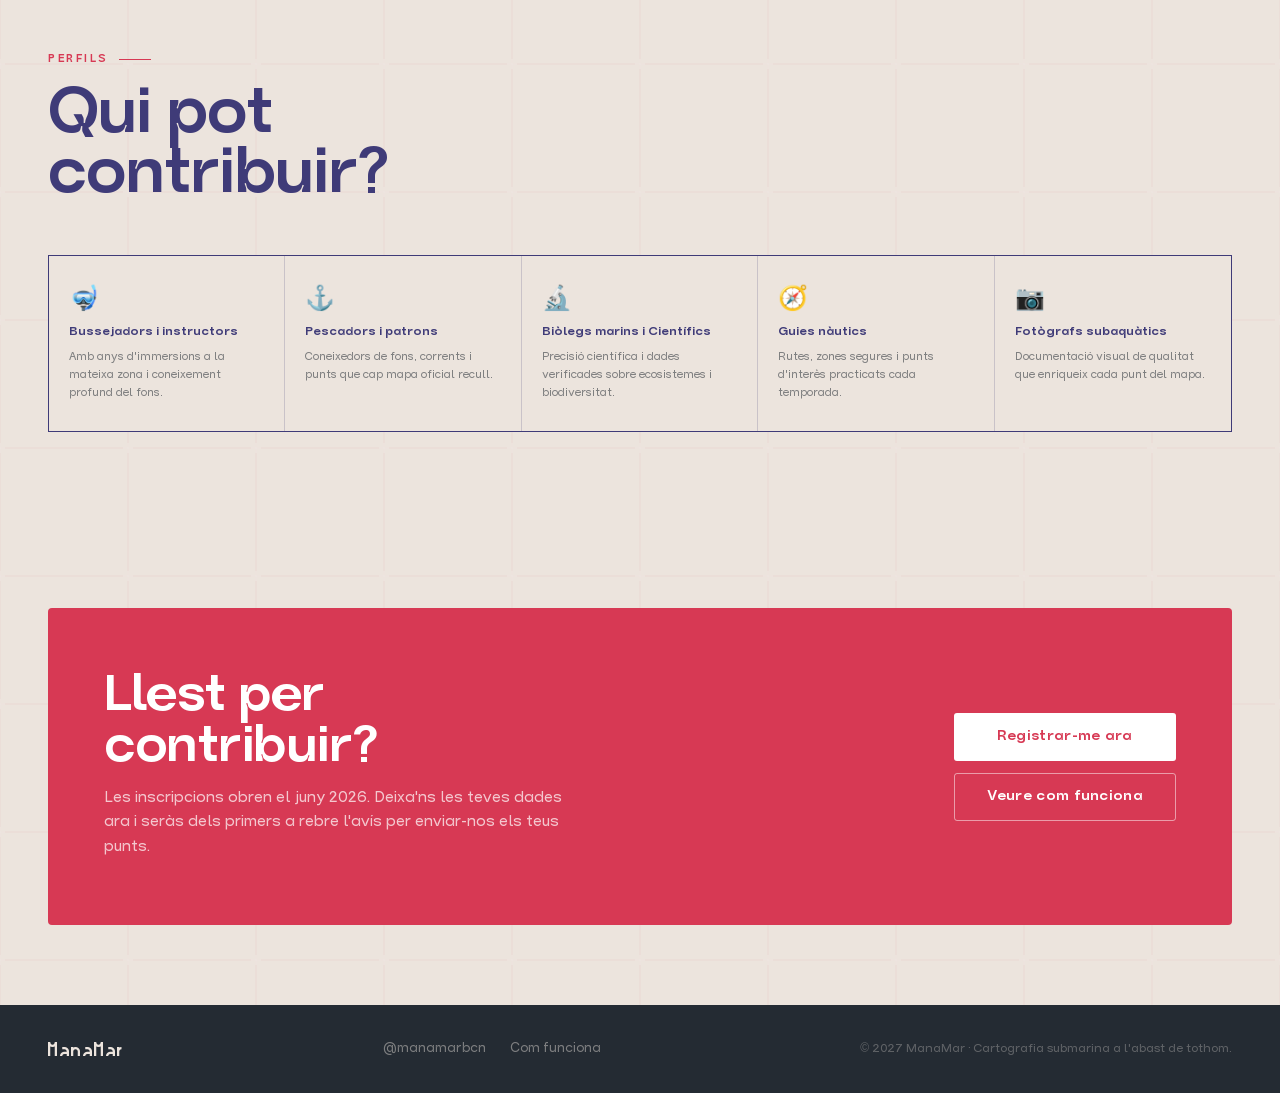
==== commit ea6a5655: "Fix headers" ====
--- a/index.html
+++ b/index.html
@@ -19,6 +19,11 @@
 nav.scrolled{background:rgba(236,228,221,0.97);box-shadow:0 1px 24px rgba(63,59,120,0.08);}
 .nav-logo{font-family:'Nougatine',serif;font-weight:400;font-size:22px;color:var(--red);text-decoration:none;letter-spacing:0.5px;}
 .nav-right{display:flex;align-items:center;gap:12px;justify-content:flex-end;}
+.nav-links{display:flex;align-items:center;}
+.nav-link{font-size:11px;font-weight:700;letter-spacing:1.5px;text-transform:uppercase;text-decoration:none;color:var(--indigo);padding:6px 12px;transition:color 0.2s;display:flex;align-items:center;gap:5px;}
+.nav-link:hover{color:var(--red);}
+.nav-link-num{opacity:0.4;font-weight:500;}
+.nav-dot{font-size:10px;color:rgba(63,59,120,0.22);user-select:none;}
 .lang-switcher{display:flex;align-items:center;}
 .lang-btn{font-size:11px;font-weight:700;letter-spacing:1px;color:rgba(63,59,120,0.38);background:none;border:none;padding:4px 6px;cursor:pointer;transition:color 0.2s;font-family:'Trap',sans-serif;}
 .lang-btn:hover{color:rgba(63,59,120,0.65);}
@@ -107,6 +112,7 @@
   .nav-logo{font-size:18px;}
   .nav-hamburger{display:flex;}
   .nav-cta{display:none;}
+  .nav-links{display:none;}
   .nav-mobile-menu{display:flex;}
   h1{font-size:clamp(36px,10vw,48px);}
   h2{font-size:clamp(28px,7vw,40px);}
@@ -127,7 +133,11 @@
 
 <nav>
   <a class="nav-logo" href="index.html">ManaMar</a>
-  <span></span>
+  <div class="nav-links">
+    <a class="nav-link" href="how-to/"><span class="nav-link-num">01</span> Com funciona</a>
+    <span class="nav-dot">·</span>
+    <a class="nav-link" href="https://forms.gle/eNXkwGBBJvVmhNHh9" target="_blank"><span class="nav-link-num">02</span> Vull contribuir</a>
+  </div>
   <div class="nav-right">
     <div class="lang-switcher">
       <button class="lang-btn" onclick="setLang('ca')">CA</button>
@@ -136,15 +146,14 @@
       <span class="lang-sep">·</span>
       <button class="lang-btn" onclick="setLang('en')">EN</button>
     </div>
-    <a href="https://forms.gle/eNXkwGBBJvVmhNHh9" target="_blank" class="nav-cta" data-i18n="nav_cta">Vull contribuir</a>
     <button class="nav-hamburger" aria-label="Menu" aria-expanded="false">
       <span></span><span></span><span></span>
     </button>
   </div>
 </nav>
 <div class="nav-mobile-menu" id="mobile-menu">
-  <a href="https://forms.gle/eNXkwGBBJvVmhNHh9" target="_blank" data-i18n="nav_cta">Vull contribuir</a>
-  <a href="how-to/" data-i18n="nav_how">Com funciona</a>
+  <a href="how-to/" data-i18n="nav_how">01 Com funciona</a>
+  <a href="https://forms.gle/eNXkwGBBJvVmhNHh9" target="_blank" data-i18n="nav_cta">02 Vull contribuir</a>
 </div>
 
 <section class="hero">
